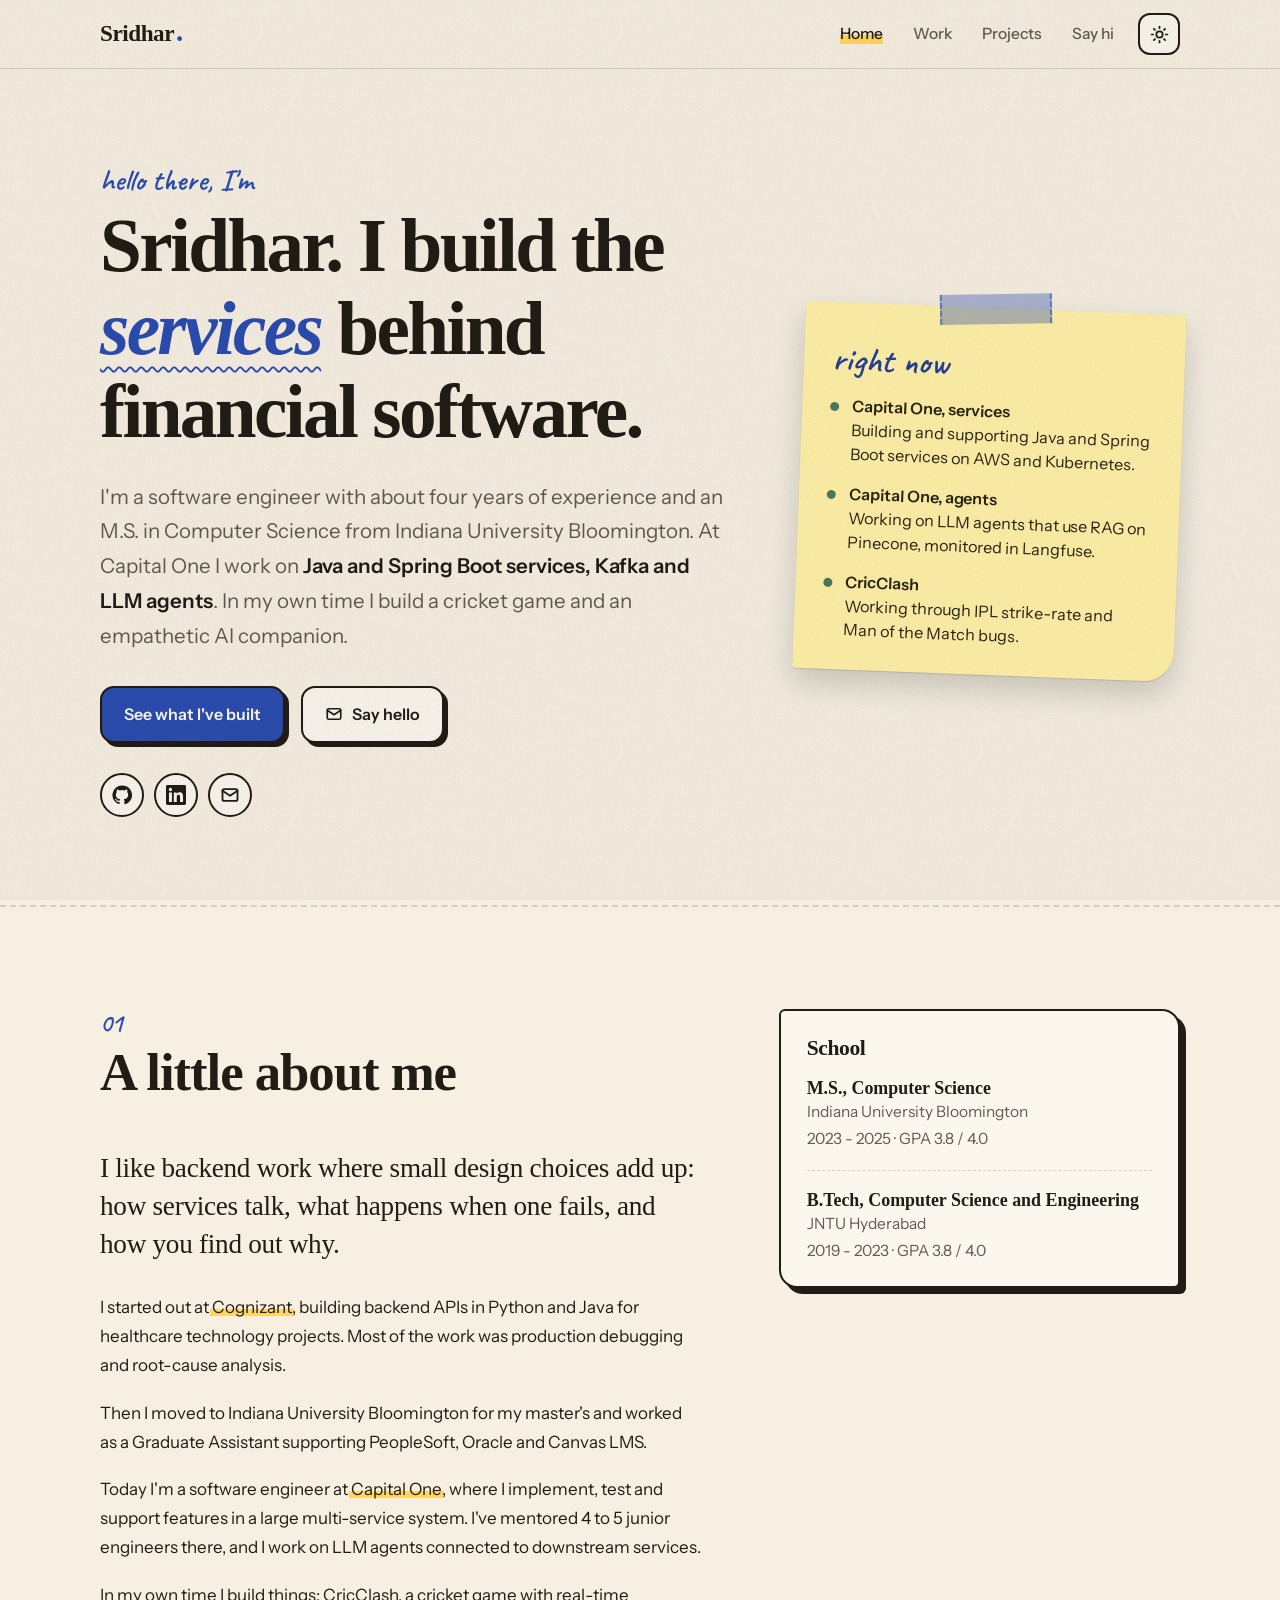
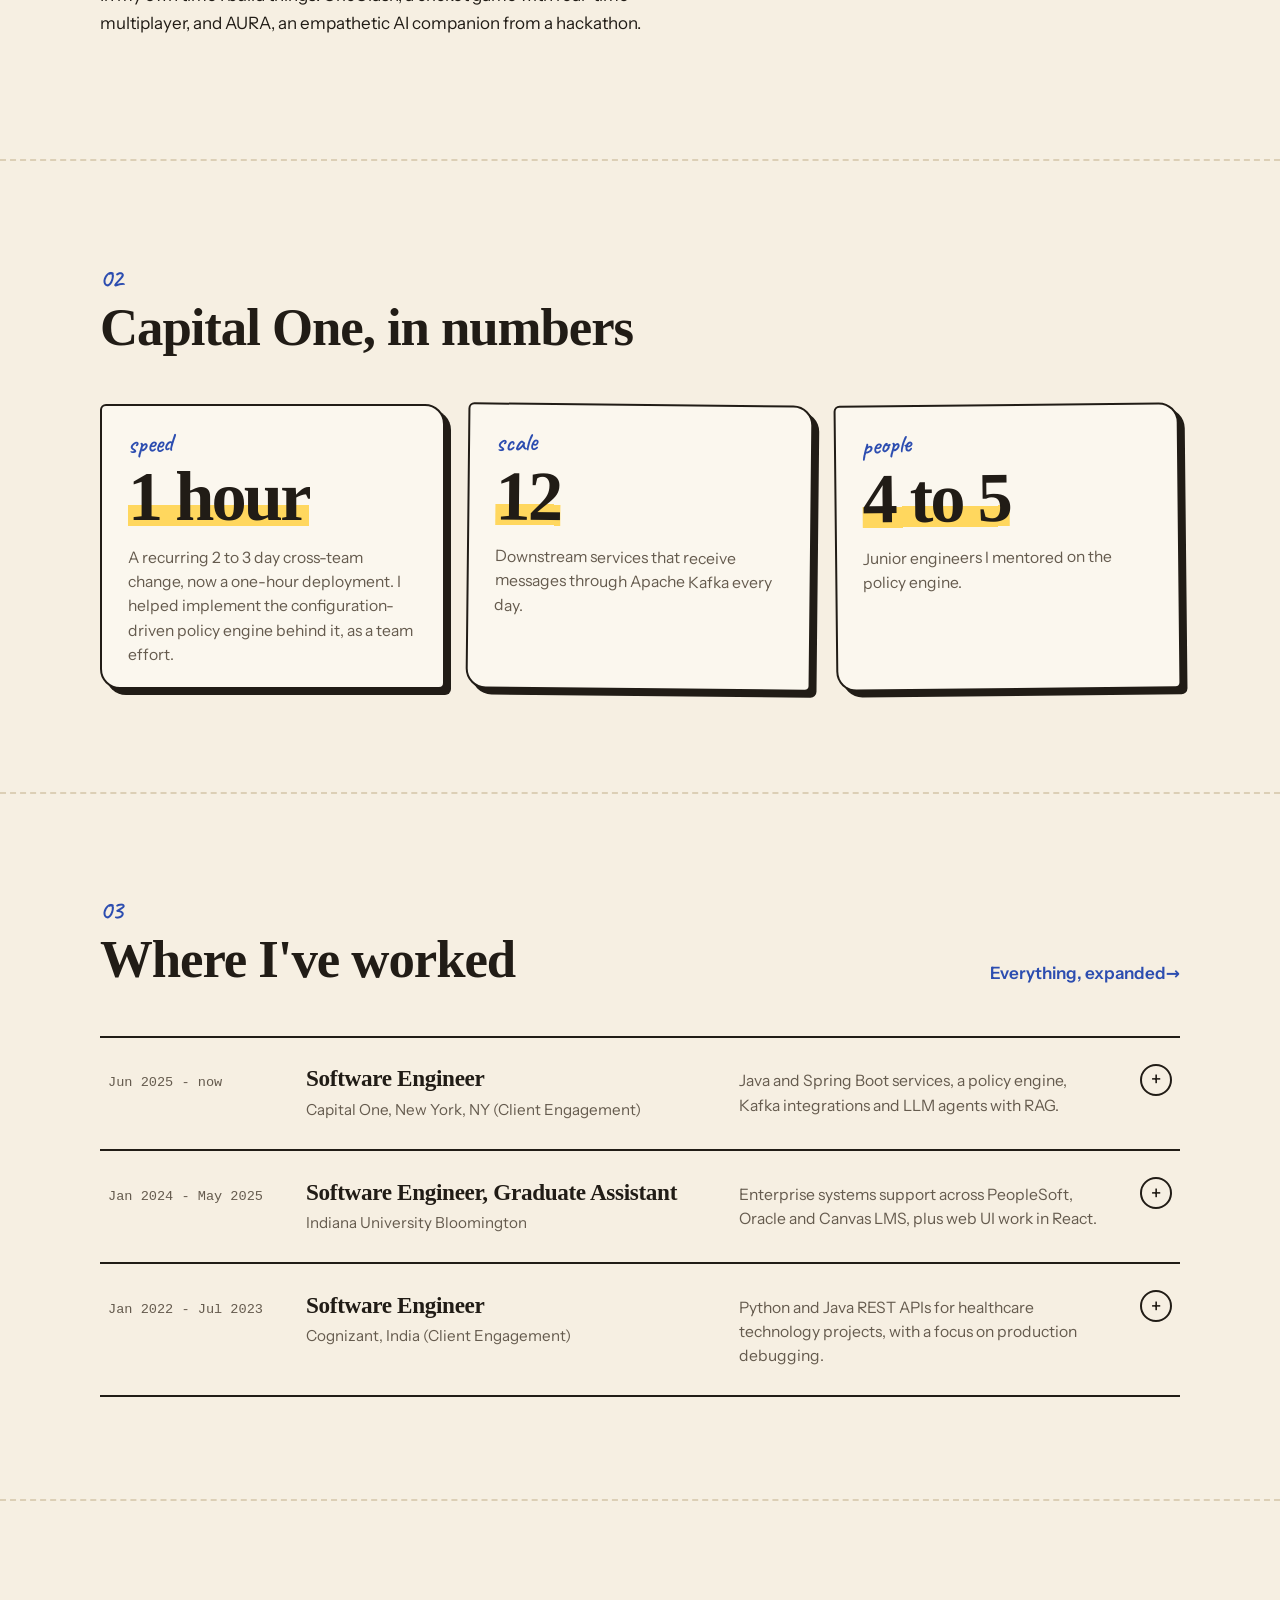
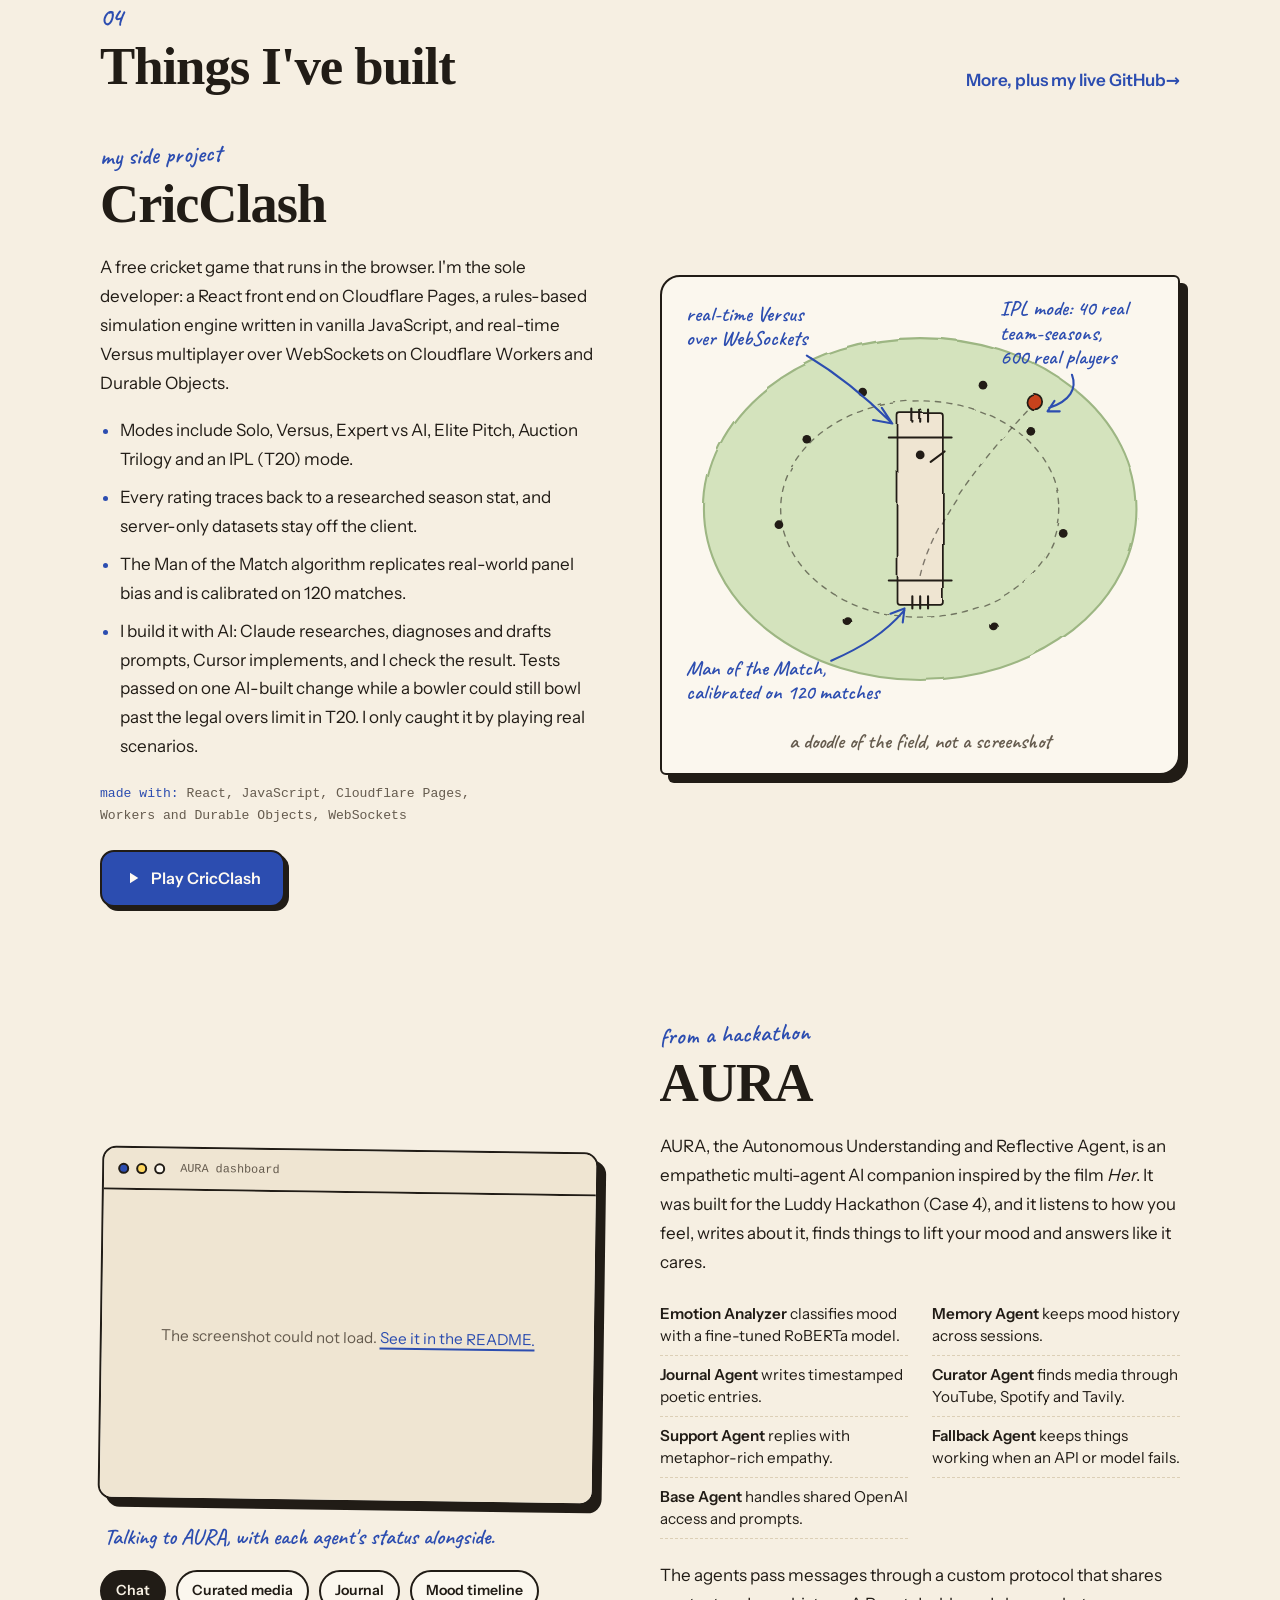
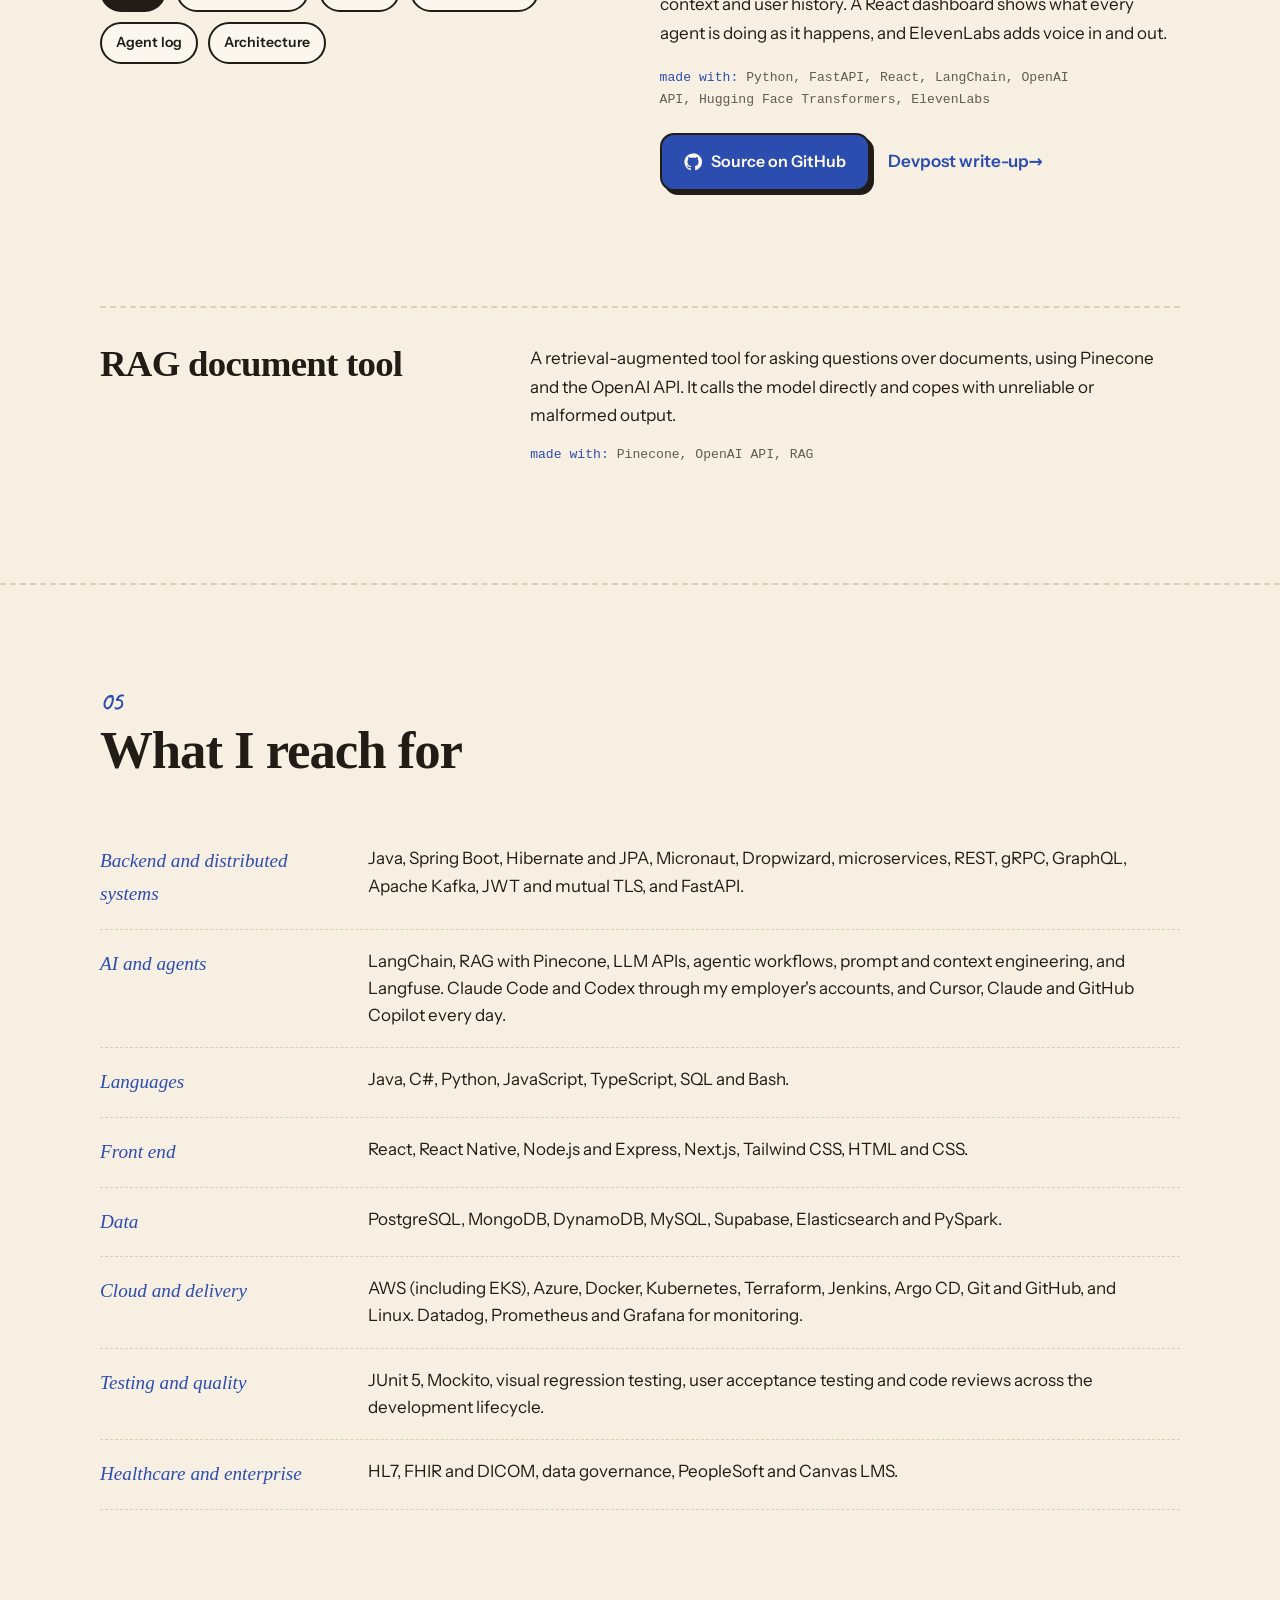
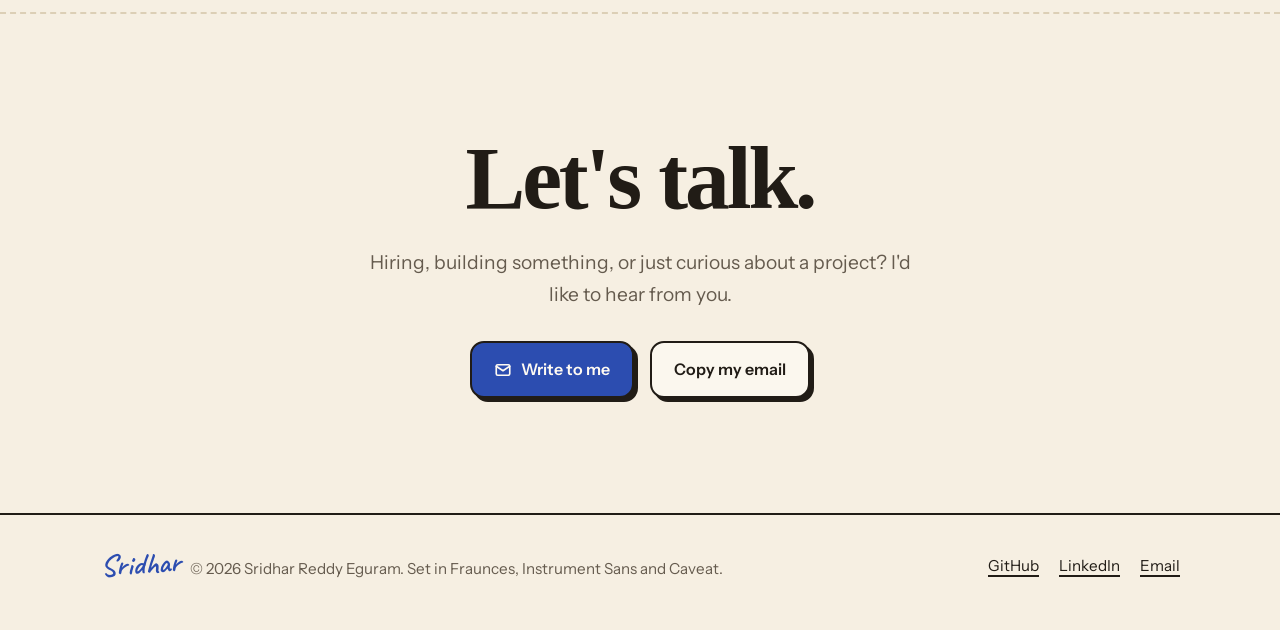
==== site/index.html @ 0c38d6cf "Add Capital One based portfolio site Static multi-page portfolio (home, work, projects, contact) wit" ====
<!doctype html>
<html lang="en" class="no-js">
<head>
<meta charset="utf-8">
<meta name="viewport" content="width=device-width, initial-scale=1">
<title>Sridhar Reddy Eguram | Software Engineer</title>
<meta name="description" content="Portfolio of Sridhar Reddy Eguram, a software engineer building Java and Spring Boot services, Kafka integrations and LLM agents at Capital One.">
<meta name="theme-color" content="#16120e" media="(prefers-color-scheme: dark)">
<meta name="theme-color" content="#f6efe2" media="(prefers-color-scheme: light)">
<meta property="og:type" content="website">
<meta property="og:title" content="Sridhar Reddy Eguram | Software Engineer">
<meta property="og:description" content="Portfolio of Sridhar Reddy Eguram, a software engineer building Java and Spring Boot services, Kafka integrations and LLM agents at Capital One.">
<meta property="og:url" content="__BASE_URL__/">
<meta property="og:image" content="__BASE_URL__/assets/img/og.png">
<meta name="twitter:card" content="summary_large_image">
<link rel="canonical" href="__BASE_URL__/">
<link rel="icon" href="./assets/img/favicon.svg" type="image/svg+xml">
<link rel="preload" href="./assets/fonts/fraunces-latin-wght-normal.woff2" as="font" type="font/woff2" crossorigin>
<script>
try { var t = localStorage.getItem("theme"); if (t === "light" || t === "dark") document.documentElement.setAttribute("data-theme", t); } catch (e) {}
</script>
<link rel="stylesheet" href="./assets/css/style.css">
</head>
<script type="application/ld+json">
{
  "@context": "https://schema.org",
  "@type": "Person",
  "name": "Sridhar Reddy Eguram",
  "jobTitle": "Software Engineer",
  "url": "__BASE_URL__/",
  "sameAs": ["https://github.com/fanisridhar", "https://www.linkedin.com/in/sridhar-reddy-e-b6ab89387"],
  "alumniOf": [
    { "@type": "CollegeOrUniversity", "name": "Indiana University Bloomington" },
    { "@type": "CollegeOrUniversity", "name": "Jawaharlal Nehru Technological University Hyderabad" }
  ]
}
</script>
<body>
<a class="skip-link" href="#main">Skip to content</a>
<header class="site-header">
  <div class="container nav">
    <a class="brand" href="./index.html" aria-label="Sridhar Reddy Eguram, home">Sridhar<i>.</i></a>
    <div class="nav-tools">
      <nav aria-label="Primary">
        <ul class="nav-links" id="nav-links">
          <li><a href="./index.html" aria-current="page">Home</a></li>
          <li><a href="./experience.html">Work</a></li>
          <li><a href="./projects.html">Projects</a></li>
          <li><a href="./contact.html">Say hi</a></li>
        </ul>
      </nav>
      <button class="icon-btn theme-btn" type="button" data-theme-toggle aria-label="Switch between light and dark"><svg class="sun" viewBox="0 0 24 24" fill="none" stroke="currentColor" stroke-width="2.2" stroke-linecap="round" aria-hidden="true"><circle cx="12" cy="12" r="4"/><path d="M12 2v2M12 20v2M4.9 4.9l1.4 1.4M17.7 17.7l1.4 1.4M2 12h2M20 12h2M4.9 19.1l1.4-1.4M17.7 6.3l1.4-1.4"/></svg><svg class="moon" viewBox="0 0 24 24" fill="none" stroke="currentColor" stroke-width="2.2" stroke-linecap="round" stroke-linejoin="round" aria-hidden="true"><path d="M21 12.8A9 9 0 1 1 11.2 3a7 7 0 0 0 9.8 9.8z"/></svg></button>
      <button class="icon-btn menu-btn" type="button" data-menu-toggle aria-expanded="false" aria-controls="nav-links" aria-label="Menu"><svg viewBox="0 0 24 24" fill="none" stroke="currentColor" stroke-width="2.2" stroke-linecap="round" aria-hidden="true"><path d="M4 7h16M4 12h16M4 17h16"/></svg></button>
    </div>
  </div>
</header>
<main id="main">
  <section class="hero">
    <div class="container hero-grid">
      <div>
        <span class="hand hello">hello there, I'm</span>
        <h1>Sridhar. I build the <span class="squig">services</span> behind financial software.</h1>
        <p class="lede">I'm a software engineer with about four years of experience and an M.S. in Computer Science from Indiana University Bloomington. At Capital One I work on <strong>Java and Spring Boot services, Kafka and LLM agents</strong>. In my own time I build a cricket game and an empathetic AI companion.</p>
        <div class="cta-row">
          <a class="btn btn-primary" href="projects.html">See what I've built</a>
          <a class="btn" href="contact.html"><svg viewBox="0 0 24 24" fill="none" stroke="currentColor" stroke-width="2.2" stroke-linecap="round" stroke-linejoin="round" aria-hidden="true"><rect x="3" y="5" width="18" height="14" rx="2"/><path d="m3 7 9 6 9-6"/></svg> Say hello</a>
        </div>
        <ul class="social">
          <li><a href="https://github.com/fanisridhar" rel="noopener noreferrer" aria-label="GitHub"><svg viewBox="0 0 24 24" fill="currentColor" aria-hidden="true"><path d="M12 .5a11.5 11.5 0 0 0-3.64 22.41c.58.1.79-.25.79-.56v-2c-3.2.7-3.88-1.37-3.88-1.37-.52-1.33-1.28-1.69-1.28-1.69-1.04-.71.08-.7.08-.7 1.15.08 1.76 1.18 1.76 1.18 1.03 1.76 2.69 1.25 3.35.96.1-.74.4-1.25.73-1.54-2.55-.29-5.24-1.28-5.24-5.69 0-1.26.45-2.28 1.18-3.09-.12-.29-.51-1.46.11-3.05 0 0 .97-.31 3.17 1.18a11 11 0 0 1 5.78 0c2.2-1.49 3.17-1.18 3.17-1.18.62 1.59.23 2.76.11 3.05.74.81 1.18 1.83 1.18 3.09 0 4.42-2.69 5.39-5.25 5.68.41.36.78 1.06.78 2.14v3.17c0 .31.21.67.8.56A11.5 11.5 0 0 0 12 .5z"/></svg></a></li>
          <li><a href="https://www.linkedin.com/in/sridhar-reddy-e-b6ab89387" rel="noopener noreferrer" aria-label="LinkedIn"><svg viewBox="0 0 24 24" fill="currentColor" aria-hidden="true"><path d="M20.45 20.45h-3.56v-5.57c0-1.33-.03-3.04-1.85-3.04-1.86 0-2.14 1.45-2.14 2.94v5.67H9.34V9h3.41v1.56h.05c.48-.9 1.64-1.85 3.37-1.85 3.6 0 4.27 2.37 4.27 5.46v6.28zM5.34 7.43a2.06 2.06 0 1 1 0-4.12 2.06 2.06 0 0 1 0 4.12zM7.12 20.45H3.56V9h3.56v11.45zM22.22 0H1.77C.79 0 0 .77 0 1.73v20.54C0 23.23.79 24 1.77 24h20.45c.98 0 1.78-.77 1.78-1.73V1.73C24 .77 23.2 0 22.22 0z"/></svg></a></li>
          <li><a href="#" data-email aria-label="Email"><svg viewBox="0 0 24 24" fill="none" stroke="currentColor" stroke-width="2.2" stroke-linecap="round" stroke-linejoin="round" aria-hidden="true"><rect x="3" y="5" width="18" height="14" rx="2"/><path d="m3 7 9 6 9-6"/></svg></a></li>
        </ul>
      </div>
      <aside class="sticky" aria-labelledby="now-h">
        <h2 id="now-h">right now</h2>
        <ul>
          <li><b>Capital One, services</b>Building and supporting Java and Spring Boot services on AWS and Kubernetes.</li>
          <li><b>Capital One, agents</b>Working on LLM agents that use RAG on Pinecone, monitored in Langfuse.</li>
          <li><b>CricClash</b>Working through IPL strike-rate and Man of the Match bugs.</li>
        </ul>
      </aside>
    </div>
  </section>

  <section class="section" id="about">
    <div class="container about-grid">
      <div class="reveal">
        <div class="section-head"><h2><span class="num">01</span>A little about me</h2></div>
        <p class="big">I like backend work where small design choices add up: how services talk, what happens when one fails, and how you find out why.</p>
        <p>I started out at <span class="hl">Cognizant</span>, building backend APIs in Python and Java for healthcare technology projects. Most of the work was production debugging and root-cause analysis.</p>
        <p>Then I moved to Indiana University Bloomington for my master's and worked as a Graduate Assistant supporting PeopleSoft, Oracle and Canvas LMS.</p>
        <p>Today I'm a software engineer at <span class="hl">Capital One</span>, where I implement, test and support features in a large multi-service system. I've mentored 4 to 5 junior engineers there, and I work on LLM agents connected to downstream services.</p>
        <p>In my own time I build things: CricClash, a cricket game with real-time multiplayer, and AURA, an empathetic AI companion from a hackathon.</p>
      </div>
      <aside class="paper-card reveal" aria-labelledby="edu-h">
        <h3 id="edu-h">School</h3>
        <div class="edu"><b>M.S., Computer Science</b><span>Indiana University Bloomington</span><span>2023 - 2025 &middot; GPA 3.8 / 4.0</span></div>
        <div class="edu"><b>B.Tech, Computer Science and Engineering</b><span>JNTU Hyderabad</span><span>2019 - 2023 &middot; GPA 3.8 / 4.0</span></div>
      </aside>
    </div>
  </section>

  <section class="section" id="highlights">
    <div class="container">
      <div class="section-head reveal"><h2><span class="num">02</span>Capital One, in numbers</h2></div>
      <ul class="stats">
        <li class="stat reveal">
          <span class="hand stat-tag">speed</span>
          <span class="stat-num">1 hour</span>
          <p>A recurring 2 to 3 day cross-team change, now a one-hour deployment. I helped implement the configuration-driven policy engine behind it, as a team effort.</p>
        </li>
        <li class="stat reveal">
          <span class="hand stat-tag">scale</span>
          <span class="stat-num">12</span>
          <p>Downstream services that receive messages through Apache Kafka every day.</p>
        </li>
        <li class="stat reveal">
          <span class="hand stat-tag">people</span>
          <span class="stat-num">4 to 5</span>
          <p>Junior engineers I mentored on the policy engine.</p>
        </li>
      </ul>
    </div>
  </section>

  <section class="section" id="work">
    <div class="container">
      <div class="section-head reveal">
        <h2><span class="num">03</span>Where I've worked</h2>
        <a class="link-arrow" href="experience.html">Everything, expanded</a>
      </div>
      <div class="jobs">
      <details class="job reveal">
        <summary>
          <span class="job-dates">Jun 2025 - now</span>
          <span class="job-main"><span class="job-title">Software Engineer</span><span class="job-org">Capital One, New York, NY (Client Engagement)</span></span>
          <span class="job-sum">Java and Spring Boot services, a policy engine, Kafka integrations and LLM agents with RAG.</span>
          <span class="job-toggle" aria-hidden="true">+</span>
        </summary>
        <div class="job-body">
          <ul>
            <li>Build and support Java and Spring Boot services in a large multi-service distributed system on AWS, Docker and Kubernetes, working closely with a senior engineer who owned the overall design direction while I implemented, tested and supported my assigned features through deployment and live-site support.</li>
            <li>Helped implement a configuration-driven policy engine that centralized authorization logic scattered across services and turned a recurring 2 to 3 day cross-team change into a one-hour deployment, using Postgres, gRPC, MongoDB, GraphQL and Terraform. Mentored 4 to 5 junior engineers on it.</li>
            <li>Work on LLM agents for the authorization and security project team: orchestration started with LangChain and evolved into a custom ReAct-pattern loop for multi-step tool calling, with RAG on Pinecone over client-related document repositories, prompt and context engineering, and Langfuse alongside Datadog for LLM monitoring. The workflows connect to downstream transaction services such as bank-to-bank transfers and direct deposits.</li>
            <li>Use Apache Kafka for daily message queuing across 12 downstream services. In one design discussion I pushed for event-driven near-real-time account sync over a proposed hourly batch job, backed it with load testing, and the approach was reused.</li>
            <li>Build React and Node.js front ends and work with JWT-based authentication and authorization on identity and transaction services, over REST, gRPC and GraphQL, with JUnit 5 tests, Jenkins CI/CD, and Prometheus, Grafana and Datadog monitoring.</li>
            <li>Tracked down a Chrome and Edge hang caused by a reactive form pulling tens of thousands of unexpected fields by comparing dev and prod responses, and shipped the fix behind a feature flag within hours. Use Claude Code and Codex through the organization's own monitored accounts, plus Cursor, Claude and GitHub Copilot daily.</li>
          </ul>
          <p class="stack">Java, Spring Boot, C#, React, Node.js, Kafka, gRPC, GraphQL, PostgreSQL, MongoDB, DynamoDB, AWS, Docker, Kubernetes, Terraform, LangChain, Pinecone</p>
        </div>
      </details>
      <details class="job reveal">
        <summary>
          <span class="job-dates">Jan 2024 - May 2025</span>
          <span class="job-main"><span class="job-title">Software Engineer, Graduate Assistant</span><span class="job-org">Indiana University Bloomington</span></span>
          <span class="job-sum">Enterprise systems support across PeopleSoft, Oracle and Canvas LMS, plus web UI work in React.</span>
          <span class="job-toggle" aria-hidden="true">+</span>
        </summary>
        <div class="job-body">
          <ul>
            <li>Supported PeopleSoft, Oracle and Canvas LMS enterprise systems along with Linux systems and finance-process support, and resolved help desk tickets at tier 1, working independently with guidance from the university IT team.</li>
            <li>Optimized Oracle queries for LMS and ERP workflows.</li>
            <li>Ran user acceptance testing with professors and department heads and provided Canvas LMS change documentation to departments.</li>
            <li>Built web interfaces in HTML, CSS, JavaScript and React, using Figma and v0.app for UI work and prototypes.</li>
          </ul>
          <p class="stack">PeopleSoft, Oracle, Canvas LMS, React, JavaScript, Figma</p>
        </div>
      </details>
      <details class="job reveal">
        <summary>
          <span class="job-dates">Jan 2022 - Jul 2023</span>
          <span class="job-main"><span class="job-title">Software Engineer</span><span class="job-org">Cognizant, India (Client Engagement)</span></span>
          <span class="job-sum">Python and Java REST APIs for healthcare technology projects, with a focus on production debugging.</span>
          <span class="job-toggle" aria-hidden="true">+</span>
        </summary>
        <div class="job-body">
          <ul>
            <li>Built backend REST APIs in Python and Java for healthcare technology projects, working with relational and NoSQL data stores. Strong focus on production debugging and root-cause analysis.</li>
            <li>Built Python FastAPI services for medical records and patient files, backed by MySQL and MongoDB.</li>
            <li>Built a mobile app for a healthcare client with React Native, Node.js, Express and TypeScript.</li>
            <li>Worked with HL7, FHIR and DICOM interoperability and imaging standards, PySpark data processing, Azure Functions, GCP services and data governance practices.</li>
            <li>Wrote JUnit tests once the product was ready for the hospital client to test, collaborating with an India-based delivery team and U.S. client stakeholders using Azure DevOps, Jenkins, Git, Jira and Postman.</li>
          </ul>
          <p class="stack">Python, FastAPI, Java, MySQL, MongoDB, React Native, Node.js, HL7, FHIR, DICOM, PySpark, Azure</p>
        </div>
      </details>
      </div>
    </div>
  </section>

  <section class="section" id="projects">
    <div class="container">
      <div class="section-head reveal">
        <h2><span class="num">04</span>Things I've built</h2>
        <a class="link-arrow" href="projects.html">More, plus my live GitHub</a>
      </div>
    <div class="showcase">
      <div class="show-text reveal">
        <span class="hand show-tag">my side project</span>
        <h3>CricClash</h3>
        <p>A free cricket game that runs in the browser. I'm the sole developer: a React front end on Cloudflare Pages, a rules-based simulation engine written in vanilla JavaScript, and real-time Versus multiplayer over WebSockets on Cloudflare Workers and Durable Objects.</p>
        <ul>
          <li>Modes include Solo, Versus, Expert vs AI, Elite Pitch, Auction Trilogy and an IPL (T20) mode.</li>
          <li>Every rating traces back to a researched season stat, and server-only datasets stay off the client.</li>
          <li>The Man of the Match algorithm replicates real-world panel bias and is calibrated on 120 matches.</li>
          <li>I build it with AI: Claude researches, diagnoses and drafts prompts, Cursor implements, and I check the result. Tests passed on one AI-built change while a bowler could still bowl past the legal overs limit in T20. I only caught it by playing real scenarios.</li>
        </ul>
        <p class="made-with">React, JavaScript, Cloudflare Pages, Workers and Durable Objects, WebSockets</p>
        <div class="show-links"><a class="btn btn-primary" href="https://playcricclash.com" target="_blank" rel="noopener noreferrer"><svg viewBox="0 0 24 24" fill="currentColor" aria-hidden="true"><path d="M8 5v14l11-7z"/></svg> Play CricClash</a></div>
      </div>
      <figure class="doodle reveal">
        <svg viewBox="0 0 560 490" role="img" aria-labelledby="doodle-t">
          <title id="doodle-t">A hand-drawn cricket field with notes about CricClash</title>
          <defs>
            <filter id="wobble" x="-5%" y="-5%" width="110%" height="110%">
              <feTurbulence type="fractalNoise" baseFrequency="0.018" numOctaves="2" seed="4" result="n"/>
              <feDisplacementMap in="SourceGraphic" in2="n" scale="4"/>
            </filter>
          </defs>
          <g filter="url(#wobble)">
            <ellipse class="d-grass" cx="280" cy="250" rx="248" ry="196"/>
            <ellipse class="d-thin" cx="280" cy="250" rx="160" ry="124"/>
            <rect class="d-pitch" x="254" y="140" width="52" height="220" rx="3"/>
            <path class="d-ink" d="M244 168h72M244 332h72"/>
            <path class="d-ink" d="M271 136v14M280 136v14M289 136v14M271 350v14M280 350v14M289 350v14"/>
            <circle class="d-dot" cx="150" cy="170" r="5"/><circle class="d-dot" cx="408" cy="162" r="5"/>
            <circle class="d-dot" cx="118" cy="268" r="5"/><circle class="d-dot" cx="444" cy="278" r="5"/>
            <circle class="d-dot" cx="196" cy="378" r="5"/><circle class="d-dot" cx="364" cy="384" r="5"/>
            <circle class="d-dot" cx="214" cy="116" r="5"/><circle class="d-dot" cx="352" cy="108" r="5"/>
            <circle class="d-dot" cx="280" cy="188" r="5"/>
            <path class="d-ink" d="M292 196l16-12"/>
            <path class="d-thin" d="M280 326C292 276 330 214 410 130"/>
            <circle class="d-ball" cx="412" cy="128" r="9"/>
          </g>
          <text class="d-note" x="12" y="34">real-time Versus</text>
          <text class="d-note" x="12" y="62">over WebSockets</text>
          <path class="d-arrow" d="M150 74C190 98 218 122 246 150M236 134l12 18-22-4"/>
          <text class="d-note" x="372" y="28">IPL mode: 40 real</text>
          <text class="d-note" x="372" y="56">team-seasons,</text>
          <text class="d-note" x="372" y="84">600 real players</text>
          <path class="d-arrow" d="M454 96C460 112 452 126 428 134M440 138l-14 0 8-12"/>
          <text class="d-note" x="12" y="440">Man of the Match,</text>
          <text class="d-note" x="12" y="468">calibrated on 120 matches</text>
          <path class="d-arrow" d="M178 424C214 408 240 392 262 366M246 370l16-6-2 16"/>
        </svg>
        <figcaption>a doodle of the field, not a screenshot</figcaption>
      </figure>
    </div>

    <div class="showcase flip">
      <div class="show-text reveal">
        <span class="hand show-tag">from a hackathon</span>
        <h3>AURA</h3>
        <p>AURA, the Autonomous Understanding and Reflective Agent, is an empathetic multi-agent AI companion inspired by the film <em>Her</em>. It was built for the Luddy Hackathon (Case 4), and it listens to how you feel, writes about it, finds things to lift your mood and answers like it cares.</p>
        <ul class="agents">
          <li><b>Emotion Analyzer</b> classifies mood with a fine-tuned RoBERTa model.</li>
          <li><b>Memory Agent</b> keeps mood history across sessions.</li>
          <li><b>Journal Agent</b> writes timestamped poetic entries.</li>
          <li><b>Curator Agent</b> finds media through YouTube, Spotify and Tavily.</li>
          <li><b>Support Agent</b> replies with metaphor-rich empathy.</li>
          <li><b>Fallback Agent</b> keeps things working when an API or model fails.</li>
          <li><b>Base Agent</b> handles shared OpenAI access and prompts.</li>
        </ul>
        <p>The agents pass messages through a custom protocol that shares context and user history. A React dashboard shows what every agent is doing as it happens, and ElevenLabs adds voice in and out.</p>
        <p class="made-with">Python, FastAPI, React, LangChain, OpenAI API, Hugging Face Transformers, ElevenLabs</p>
        <div class="show-links">
          <a class="btn btn-primary" href="https://github.com/fanisridhar/AURA" target="_blank" rel="noopener noreferrer"><svg viewBox="0 0 24 24" fill="currentColor" aria-hidden="true"><path d="M12 .5a11.5 11.5 0 0 0-3.64 22.41c.58.1.79-.25.79-.56v-2c-3.2.7-3.88-1.37-3.88-1.37-.52-1.33-1.28-1.69-1.28-1.69-1.04-.71.08-.7.08-.7 1.15.08 1.76 1.18 1.76 1.18 1.03 1.76 2.69 1.25 3.35.96.1-.74.4-1.25.73-1.54-2.55-.29-5.24-1.28-5.24-5.69 0-1.26.45-2.28 1.18-3.09-.12-.29-.51-1.46.11-3.05 0 0 .97-.31 3.17 1.18a11 11 0 0 1 5.78 0c2.2-1.49 3.17-1.18 3.17-1.18.62 1.59.23 2.76.11 3.05.74.81 1.18 1.83 1.18 3.09 0 4.42-2.69 5.39-5.25 5.68.41.36.78 1.06.78 2.14v3.17c0 .31.21.67.8.56A11.5 11.5 0 0 0 12 .5z"/></svg> Source on GitHub</a>
          <a class="link-arrow" href="https://devpost.com/software/aura-the-empathetic-ai" target="_blank" rel="noopener noreferrer">Devpost write-up</a>
        </div>
      </div>
      <div class="gallery reveal" data-gallery data-items='[{"id":"s1","remote":"https://github.com/user-attachments/assets/98b7a677-0139-4034-8886-0fc8530ac97e","label":"Chat","caption":"Talking to AURA, with each agent&#39;s status alongside."},{"id":"s2","remote":"https://github.com/user-attachments/assets/338c0c5b-8c49-4261-bb77-c5a01c4f8080","label":"Curated media","caption":"Songs, videos and articles picked to match the mood."},{"id":"s3","remote":"https://github.com/user-attachments/assets/3681abdc-ec45-4c02-be6a-78725a4e4c0b","label":"Journal","caption":"Poetic journal entries written from how you feel."},{"id":"s4","remote":"https://github.com/user-attachments/assets/5eb4e929-22f6-4c77-a931-fd3c63511d25","label":"Mood timeline","caption":"Mood over time, so patterns are easy to see."},{"id":"s5","remote":"https://github.com/user-attachments/assets/4e61fda0-e9ad-4abb-9b59-e4a4638f28a7","label":"Agent log","caption":"The raw output of every agent. Nothing hidden."},{"id":"arch","remote":"https://github.com/user-attachments/assets/900b3bd2-b92b-4821-a899-d02996db1104","label":"Architecture","caption":"How the agents pass work to each other."}]'>
        <figure class="browser">
          <div class="browser-bar"><i></i><i></i><i></i><span>AURA dashboard</span></div>
          <div class="shot">
            <img src="https://github.com/user-attachments/assets/98b7a677-0139-4034-8886-0fc8530ac97e" alt="Screenshot of AURA: Talking to AURA, with each agent's status alongside." width="1600" height="1000" loading="lazy" decoding="async" referrerpolicy="no-referrer">
            <p class="missing">The screenshot could not load. <a href="https://github.com/fanisridhar/AURA#screenshots" rel="noopener noreferrer">See it in the README.</a></p>
          </div>
        </figure>
        <p class="shot-caption" aria-live="polite">Talking to AURA, with each agent's status alongside.</p>
        <ul class="thumbs" aria-label="AURA screenshots">
          <li><button type="button" data-index="0" aria-pressed="true">Chat</button></li>
          <li><button type="button" data-index="1" aria-pressed="false">Curated media</button></li>
          <li><button type="button" data-index="2" aria-pressed="false">Journal</button></li>
          <li><button type="button" data-index="3" aria-pressed="false">Mood timeline</button></li>
          <li><button type="button" data-index="4" aria-pressed="false">Agent log</button></li>
          <li><button type="button" data-index="5" aria-pressed="false">Architecture</button></li>
        </ul>
      </div>
    </div>

    <div class="mini reveal">
      <h3>RAG document tool</h3>
      <div>
        <p>A retrieval-augmented tool for asking questions over documents, using Pinecone and the OpenAI API. It calls the model directly and copes with unreliable or malformed output.</p>
        <p class="made-with">Pinecone, OpenAI API, RAG</p>
      </div>
    </div>
    </div>
  </section>

  <section class="section" id="toolbox">
    <div class="container">
      <div class="section-head reveal"><h2><span class="num">05</span>What I reach for</h2></div>
      <dl class="toolbox">
        <div class="reveal"><dt>Backend and distributed systems</dt><dd>Java, Spring Boot, Hibernate and JPA, Micronaut, Dropwizard, microservices, REST, gRPC, GraphQL, Apache Kafka, JWT and mutual TLS, and FastAPI.</dd></div>
        <div class="reveal"><dt>AI and agents</dt><dd>LangChain, RAG with Pinecone, LLM APIs, agentic workflows, prompt and context engineering, and Langfuse. Claude Code and Codex through my employer's accounts, and Cursor, Claude and GitHub Copilot every day.</dd></div>
        <div class="reveal"><dt>Languages</dt><dd>Java, C#, Python, JavaScript, TypeScript, SQL and Bash.</dd></div>
        <div class="reveal"><dt>Front end</dt><dd>React, React Native, Node.js and Express, Next.js, Tailwind CSS, HTML and CSS.</dd></div>
        <div class="reveal"><dt>Data</dt><dd>PostgreSQL, MongoDB, DynamoDB, MySQL, Supabase, Elasticsearch and PySpark.</dd></div>
        <div class="reveal"><dt>Cloud and delivery</dt><dd>AWS (including EKS), Azure, Docker, Kubernetes, Terraform, Jenkins, Argo CD, Git and GitHub, and Linux. Datadog, Prometheus and Grafana for monitoring.</dd></div>
        <div class="reveal"><dt>Testing and quality</dt><dd>JUnit 5, Mockito, visual regression testing, user acceptance testing and code reviews across the development lifecycle.</dd></div>
        <div class="reveal"><dt>Healthcare and enterprise</dt><dd>HL7, FHIR and DICOM, data governance, PeopleSoft and Canvas LMS.</dd></div>
      </dl>
    </div>
  </section>

  <section class="hello-band">
    <div class="container reveal">
      <h2>Let's talk.</h2>
      <p>Hiring, building something, or just curious about a project? I'd like to hear from you.</p>
      <div class="copy-row">
        <a class="btn btn-primary" href="contact.html"><svg viewBox="0 0 24 24" fill="none" stroke="currentColor" stroke-width="2.2" stroke-linecap="round" stroke-linejoin="round" aria-hidden="true"><rect x="3" y="5" width="18" height="14" rx="2"/><path d="m3 7 9 6 9-6"/></svg> Write to me</a>
        <button class="btn" type="button" data-copy-email>Copy my email</button>
      </div>
    </div>
  </section>
</main>
<footer class="site-footer">
  <div class="container footer-inner">
    <span><span class="hand sign">Sridhar</span> &nbsp; &copy; <span data-year>2026</span> Sridhar Reddy Eguram. Set in Fraunces, Instrument Sans and Caveat.</span>
    <ul class="footer-links">
      <li><a href="https://github.com/fanisridhar" rel="noopener noreferrer">GitHub</a></li>
      <li><a href="https://www.linkedin.com/in/sridhar-reddy-e-b6ab89387" rel="noopener noreferrer">LinkedIn</a></li>
      <li><a href="#" data-email>Email</a></li>
    </ul>
  </div>
</footer>
<script src="./assets/js/config.js"></script>
<script src="./assets/js/main.js"></script>
<script src="assets/js/gallery.js"></script>
</body>
</html>
---- site/assets/css/style.css ----
/* Sridhar's portfolio. Warm paper palette, serif voice, a little handwriting. */

@font-face {
  font-family: "Fraunces";
  src: url("../fonts/fraunces-latin-wght-normal.woff2") format("woff2");
  font-weight: 100 900;
  font-style: normal;
  font-display: swap;
}

@font-face {
  font-family: "Fraunces";
  src: url("../fonts/fraunces-latin-wght-italic.woff2") format("woff2");
  font-weight: 100 900;
  font-style: italic;
  font-display: swap;
}

@font-face {
  font-family: "Instrument Sans";
  src: url("../fonts/instrument-sans-latin-wght-normal.woff2") format("woff2");
  font-weight: 400 700;
  font-style: normal;
  font-display: swap;
}

@font-face {
  font-family: "Caveat";
  src: url("../fonts/caveat-latin-600-normal.woff2") format("woff2");
  font-weight: 600;
  font-style: normal;
  font-display: swap;
}

:root {
  --paper: #f6efe2;
  --paper-2: #efe5d2;
  --card: #fbf7ee;
  --ink: #211c16;
  --muted: #655b4e;
  --line: #dccfb6;
  --accent: #2c4db0;
  --accent-ink: #fffaf2;
  --ball: #c8431b;
  --marker: #ffd75e;
  --on-marker: #211c16;
  --sticky: #fff0a8;
  --sticky-ink: #2a2410;
  --sticky-accent: #243f99;
  --sage: #4f7a5c;
  --grass: #d4e3bd;
  --grass-line: #9db683;
  --grain: 0.07;

  --serif: "Fraunces", "Iowan Old Style", Palatino, Georgia, serif;
  --sans: "Instrument Sans", system-ui, -apple-system, "Segoe UI", Roboto, sans-serif;
  --hand: "Caveat", "Segoe Print", "Bradley Hand", cursive;
  --mono: ui-monospace, "SF Mono", Menlo, Consolas, monospace;

  --maxw: 1120px;
  --gutter: 20px;
  color-scheme: light;
}

@media (prefers-color-scheme: dark) {
  :root:not([data-theme="light"]) {
    --paper: #16120e;
    --paper-2: #1e1812;
    --card: #1f1912;
    --ink: #f3eadb;
    --muted: #b0a591;
    --line: #382e24;
    --accent: #8fa8ff;
    --accent-ink: #0d1330;
    --ball: #ff8b5c;
    --marker: rgba(255, 196, 64, 0.34);
    --on-marker: #f3eadb;
    --sticky: #4a3d17;
    --sticky-ink: #f6ecc6;
    --sticky-accent: #b9c8ff;
    --sage: #8fc29d;
    --grass: #26331f;
    --grass-line: #4b6540;
    --grain: 0.1;
    color-scheme: dark;
  }
}

:root[data-theme="dark"] {
  --paper: #16120e;
  --paper-2: #1e1812;
  --card: #1f1912;
  --ink: #f3eadb;
  --muted: #b0a591;
  --line: #382e24;
  --accent: #8fa8ff;
  --accent-ink: #0d1330;
  --ball: #ff8b5c;
  --marker: rgba(255, 196, 64, 0.34);
  --on-marker: #f3eadb;
  --sticky: #4a3d17;
  --sticky-ink: #f6ecc6;
  --sticky-accent: #b9c8ff;
  --sage: #8fc29d;
  --grass: #26331f;
  --grass-line: #4b6540;
  --grain: 0.1;
  color-scheme: dark;
}

*,
*::before,
*::after {
  box-sizing: border-box;
}

html {
  scroll-behavior: smooth;
  scroll-padding-top: 88px;
  -webkit-text-size-adjust: 100%;
}

body {
  margin: 0;
  background: var(--paper);
  color: var(--ink);
  font-family: var(--sans);
  font-size: 1.0625rem;
  line-height: 1.7;
  -webkit-font-smoothing: antialiased;
  overflow-x: hidden;
}

/* paper grain */
body::before {
  content: "";
  position: fixed;
  inset: 0;
  z-index: 200;
  pointer-events: none;
  opacity: var(--grain);
  background-image: url("data:image/svg+xml;utf8,<svg xmlns='http://www.w3.org/2000/svg' width='180' height='180'><filter id='n'><feTurbulence type='fractalNoise' baseFrequency='0.85' numOctaves='2' stitchTiles='stitch'/><feColorMatrix values='0 0 0 0 0  0 0 0 0 0  0 0 0 0 0  0 0 0 0.9 0'/></filter><rect width='100%' height='100%' filter='url(%23n)'/></svg>");
}

img,
svg {
  max-width: 100%;
  display: block;
}

a {
  color: var(--accent);
  text-underline-offset: 4px;
  text-decoration-thickness: 1.5px;
}

a:hover {
  text-decoration-thickness: 2.5px;
}

:focus-visible {
  outline: 3px solid var(--accent);
  outline-offset: 3px;
  border-radius: 4px;
}

::selection {
  background: var(--marker);
  color: var(--on-marker);
}

h1,
h2,
h3 {
  font-family: var(--serif);
  font-weight: 600;
  line-height: 1.1;
  letter-spacing: -0.02em;
  margin: 0;
}

p {
  margin: 0 0 1.1em;
}

.container {
  width: 100%;
  max-width: var(--maxw);
  margin: 0 auto;
  padding: 0 var(--gutter);
}

.skip-link {
  position: absolute;
  left: 12px;
  top: -64px;
  background: var(--ink);
  color: var(--paper);
  padding: 8px 14px;
  border-radius: 8px;
  z-index: 300;
  text-decoration: none;
  font-weight: 600;
}

.skip-link:focus {
  top: 12px;
}

/* ---------- small building blocks ---------- */

.hl {
  background: linear-gradient(transparent 60%, var(--marker) 60%, var(--marker) 93%, transparent 93%);
  padding: 0 0.12em;
  margin: 0 -0.12em;
  -webkit-box-decoration-break: clone;
  box-decoration-break: clone;
}

.squig {
  font-style: italic;
  color: var(--accent);
  text-decoration: underline wavy var(--accent);
  text-decoration-thickness: 2px;
  text-underline-offset: 0.16em;
  text-decoration-skip-ink: none;
}

.hand {
  font-family: var(--hand);
  font-weight: 600;
  color: var(--accent);
  line-height: 1;
}

.sr-only {
  position: absolute;
  width: 1px;
  height: 1px;
  overflow: hidden;
  clip: rect(0 0 0 0);
  white-space: nowrap;
}

.btn {
  display: inline-flex;
  align-items: center;
  gap: 9px;
  padding: 13px 22px;
  border-radius: 14px;
  border: 2px solid var(--ink);
  background: var(--card);
  color: var(--ink);
  font: inherit;
  font-weight: 600;
  font-size: 1rem;
  text-decoration: none;
  cursor: pointer;
  box-shadow: 4px 4px 0 var(--ink);
  transition: transform 0.12s ease, box-shadow 0.12s ease;
}

.btn:hover {
  transform: translate(2px, 2px);
  box-shadow: 2px 2px 0 var(--ink);
  text-decoration: none;
}

.btn:active {
  transform: translate(4px, 4px);
  box-shadow: 0 0 0 var(--ink);
}

.btn svg {
  width: 18px;
  height: 18px;
  flex: none;
}

.btn-primary {
  background: var(--accent);
  color: var(--accent-ink);
}

.btn[disabled] {
  opacity: 0.6;
  cursor: progress;
}

.link-arrow {
  font-weight: 600;
  text-decoration: none;
  white-space: nowrap;
}

.link-arrow::after {
  content: " \2192";
  display: inline-block;
  transition: transform 0.15s ease;
}

.link-arrow:hover::after {
  transform: translateX(4px);
}

/* ---------- header ---------- */

.site-header {
  position: sticky;
  top: 0;
  z-index: 100;
  background: color-mix(in srgb, var(--paper) 88%, transparent);
  backdrop-filter: blur(8px);
  -webkit-backdrop-filter: blur(8px);
  border-bottom: 1px solid var(--line);
}

.nav {
  display: flex;
  align-items: center;
  justify-content: space-between;
  gap: 12px;
  min-height: 68px;
}

.brand {
  display: inline-flex;
  align-items: baseline;
  gap: 2px;
  color: var(--ink);
  text-decoration: none;
  font-family: var(--serif);
  font-size: 1.45rem;
  font-weight: 600;
  letter-spacing: -0.02em;
}

.brand i {
  color: var(--accent);
  font-style: normal;
  font-size: 1.8rem;
  line-height: 0;
}

.nav-tools {
  display: flex;
  align-items: center;
  gap: 10px;
}

.nav-links {
  display: flex;
  align-items: center;
  gap: 2px;
  list-style: none;
  margin: 0;
  padding: 0;
}

.nav-links a {
  display: block;
  padding: 8px 14px;
  color: var(--muted);
  text-decoration: none;
  font-weight: 500;
  font-size: 0.97rem;
}

.nav-links a:hover {
  color: var(--ink);
}

.nav-links a[aria-current="page"] {
  color: var(--ink);
  text-decoration: underline var(--marker);
  text-decoration-thickness: 0.55em;
  text-underline-offset: -0.28em;
  text-decoration-skip-ink: none;
}

.icon-btn {
  display: grid;
  place-items: center;
  width: 42px;
  height: 42px;
  border-radius: 12px;
  border: 2px solid var(--ink);
  background: var(--card);
  color: var(--ink);
  cursor: pointer;
}

.icon-btn:hover {
  background: var(--marker);
  color: var(--on-marker);
}

.icon-btn svg {
  width: 19px;
  height: 19px;
}

.menu-btn {
  display: none;
}

.theme-btn .moon {
  display: none;
}

:root[data-theme="dark"] .theme-btn .sun {
  display: none;
}

:root[data-theme="dark"] .theme-btn .moon {
  display: block;
}

@media (prefers-color-scheme: dark) {
  :root:not([data-theme="light"]) .theme-btn .sun {
    display: none;
  }

  :root:not([data-theme="light"]) .theme-btn .moon {
    display: block;
  }
}

@media (max-width: 760px) {
  .menu-btn {
    display: grid;
  }

  .nav-links {
    position: absolute;
    left: 0;
    right: 0;
    top: 100%;
    flex-direction: column;
    align-items: stretch;
    padding: 10px var(--gutter) 16px;
    background: var(--paper);
    border-bottom: 1px solid var(--line);
    display: none;
  }

  .nav-links.open {
    display: flex;
  }

  .nav-links a {
    padding: 13px 4px;
    font-size: 1.1rem;
    border-bottom: 1px dashed var(--line);
  }

  .nav-links a[aria-current="page"] {
    text-decoration: none;
    color: var(--accent);
  }
}

/* ---------- hero ---------- */

.hero {
  padding: clamp(40px, 8vw, 96px) 0 clamp(48px, 7vw, 88px);
}

.hero-grid {
  display: grid;
  grid-template-columns: minmax(0, 1.5fr) minmax(0, 0.9fr);
  gap: clamp(28px, 5vw, 72px);
  align-items: center;
}

.hello {
  font-size: 1.9rem;
  display: inline-block;
  margin-bottom: 10px;
  animation: wiggle 3.6s ease-in-out infinite;
}

.hero h1 {
  font-size: clamp(2.6rem, 6.3vw, 4.7rem);
  font-weight: 560;
  letter-spacing: -0.035em;
  margin-bottom: 26px;
}

.lede {
  font-size: clamp(1.1rem, 2vw, 1.28rem);
  color: var(--muted);
  max-width: 54ch;
  margin-bottom: 32px;
}

.lede strong {
  color: var(--ink);
  font-weight: 600;
}

.cta-row {
  display: flex;
  flex-wrap: wrap;
  gap: 16px;
  align-items: center;
}

.social {
  display: flex;
  gap: 10px;
  margin: 30px 0 0;
  list-style: none;
  padding: 0;
}

.social a {
  display: grid;
  place-items: center;
  width: 44px;
  height: 44px;
  border-radius: 50%;
  border: 2px solid var(--ink);
  color: var(--ink);
  background: var(--card);
}

.social a:hover {
  background: var(--marker);
  color: var(--on-marker);
}

.social svg {
  width: 20px;
  height: 20px;
}

/* sticky note */

.sticky {
  position: relative;
  background: var(--sticky);
  color: var(--sticky-ink);
  padding: 38px 28px 28px;
  transform: rotate(2.2deg);
  box-shadow: 0 1px 1px rgba(0, 0, 0, 0.12), 0 14px 30px rgba(0, 0, 0, 0.16);
  border-radius: 3px 3px 30px 3px;
}

.sticky::before {
  content: "";
  position: absolute;
  top: -14px;
  left: 50%;
  width: 112px;
  height: 30px;
  transform: translateX(-50%) rotate(-3deg);
  background: color-mix(in srgb, var(--accent) 36%, transparent);
  border-left: 2px dashed color-mix(in srgb, var(--accent) 55%, transparent);
  border-right: 2px dashed color-mix(in srgb, var(--accent) 55%, transparent);
}

.sticky h2 {
  font-family: var(--hand);
  font-size: 2.2rem;
  font-weight: 600;
  letter-spacing: 0;
  color: var(--sticky-accent);
  margin-bottom: 14px;
}

.sticky ul {
  list-style: none;
  margin: 0;
  padding: 0;
  display: grid;
  gap: 16px;
}

.sticky li {
  padding-left: 22px;
  position: relative;
  line-height: 1.5;
  font-size: 1rem;
}

.sticky li::before {
  content: "";
  position: absolute;
  left: 0;
  top: 0.55em;
  width: 9px;
  height: 9px;
  border-radius: 50%;
  background: var(--sage);
}

.sticky b {
  display: block;
  font-weight: 600;
}

@media (max-width: 860px) {
  .hero-grid {
    grid-template-columns: 1fr;
  }

  .sticky {
    max-width: 460px;
    transform: rotate(1.4deg);
  }
}

/* ---------- sections ---------- */

.section {
  padding: clamp(52px, 8vw, 104px) 0;
  border-top: 2px dashed var(--line);
}

.section-head {
  display: flex;
  flex-wrap: wrap;
  align-items: flex-end;
  justify-content: space-between;
  gap: 10px 28px;
  margin-bottom: clamp(28px, 4vw, 48px);
}

.section-head h2 {
  font-size: clamp(2rem, 5vw, 3.3rem);
  font-weight: 560;
}

.section-head .num {
  display: block;
  font-family: var(--hand);
  font-size: 1.7rem;
  font-weight: 600;
  color: var(--accent);
  margin-bottom: 4px;
  transform: rotate(-2deg);
  transform-origin: left;
}

.page-title {
  padding: clamp(44px, 8vw, 96px) 0 clamp(8px, 2vw, 24px);
}

.page-title h1 {
  font-size: clamp(2.6rem, 7vw, 4.8rem);
  font-weight: 560;
  letter-spacing: -0.035em;
  margin-bottom: 16px;
}

.page-title p {
  color: var(--muted);
  max-width: 56ch;
  font-size: 1.2rem;
}

.about-grid {
  display: grid;
  grid-template-columns: minmax(0, 1.5fr) minmax(0, 1fr);
  gap: clamp(32px, 6vw, 88px);
  align-items: start;
}

.about-grid p {
  max-width: 60ch;
}

.about-grid .big {
  font-family: var(--serif);
  font-size: clamp(1.35rem, 2.6vw, 1.7rem);
  line-height: 1.4;
  letter-spacing: -0.01em;
}

.paper-card {
  position: relative;
  background: var(--card);
  border: 2px solid var(--ink);
  border-radius: 6px 18px 6px 18px;
  padding: 26px 26px 22px;
  box-shadow: 6px 6px 0 var(--ink);
}

.paper-card h3 {
  font-size: 1.35rem;
  margin-bottom: 16px;
}

.edu + .edu {
  margin-top: 18px;
  padding-top: 18px;
  border-top: 1px dashed var(--line);
}

.edu b {
  display: block;
  font-family: var(--serif);
  font-size: 1.12rem;
  font-weight: 600;
  line-height: 1.25;
}

.edu span {
  display: block;
  color: var(--muted);
  font-size: 0.97rem;
}

@media (max-width: 860px) {
  .about-grid {
    grid-template-columns: 1fr;
  }
}

/* ---------- work rows ---------- */

.jobs {
  border-top: 2px solid var(--ink);
}

.job {
  border-bottom: 2px solid var(--ink);
}

.job summary {
  display: grid;
  grid-template-columns: 170px minmax(0, 1.1fr) minmax(0, 1fr) 36px;
  gap: 8px 28px;
  align-items: baseline;
  padding: 26px 8px;
  cursor: pointer;
  list-style: none;
  transition: background 0.15s ease;
}

.job summary::-webkit-details-marker {
  display: none;
}

.job summary:hover {
  background: var(--paper-2);
}

.job-dates {
  font-family: var(--mono);
  font-size: 0.85rem;
  color: var(--muted);
}

.job-title {
  display: block;
  font-family: var(--serif);
  font-size: 1.45rem;
  font-weight: 600;
  line-height: 1.2;
  letter-spacing: -0.015em;
}

.job-org {
  display: block;
  color: var(--muted);
  font-size: 0.95rem;
  margin-top: 4px;
}

.job-sum {
  color: var(--muted);
  font-size: 0.98rem;
  line-height: 1.55;
}

.job-toggle {
  justify-self: end;
  width: 32px;
  height: 32px;
  border-radius: 50%;
  border: 2px solid var(--ink);
  display: grid;
  place-items: center;
  font-size: 1.2rem;
  line-height: 1;
  font-weight: 500;
  transition: transform 0.2s ease, background 0.2s ease;
}

.job[open] .job-toggle {
  transform: rotate(45deg);
  background: var(--marker);
  color: var(--on-marker);
}

.job-body {
  padding: 4px 8px 32px calc(170px + 28px + 8px);
}

.job-body ul {
  margin: 0 0 16px;
  padding-left: 20px;
  max-width: 68ch;
}

.job-body li {
  margin-bottom: 10px;
}

.job-body li::marker {
  color: var(--accent);
}

.stack {
  font-family: var(--mono);
  font-size: 0.82rem;
  color: var(--muted);
  max-width: 68ch;
  margin: 0;
}

.stack::before {
  content: "worked with: ";
  color: var(--accent);
}

@media (max-width: 860px) {
  .job summary {
    grid-template-columns: minmax(0, 1fr) 36px;
    padding: 22px 4px;
  }

  .job-dates,
  .job-main,
  .job-sum {
    grid-column: 1;
  }

  .job-toggle {
    grid-column: 2;
    grid-row: 1 / span 3;
    align-self: start;
  }

  .job-body {
    padding: 0 4px 28px;
  }
}

/* ---------- projects ---------- */

.showcase {
  display: grid;
  grid-template-columns: minmax(0, 1fr) minmax(0, 1.05fr);
  gap: clamp(28px, 5vw, 72px);
  align-items: center;
  margin-bottom: clamp(64px, 9vw, 120px);
}

.showcase.flip .show-text {
  order: 2;
}

.show-tag {
  font-size: 1.5rem;
  display: inline-block;
  transform: rotate(-2deg);
  margin-bottom: 8px;
}

.show-text h3 {
  font-size: clamp(2.2rem, 5vw, 3.4rem);
  font-weight: 560;
  margin-bottom: 18px;
}

.show-text > p {
  max-width: 54ch;
}

.show-text ul:not(.agents) {
  margin: 0 0 22px;
  padding-left: 20px;
  max-width: 54ch;
}

.show-text li {
  margin-bottom: 9px;
}

.show-text ul:not(.agents) li::marker {
  color: var(--accent);
}

.made-with {
  font-family: var(--mono);
  font-size: 0.82rem;
  color: var(--muted);
  margin: 0 0 22px;
}

.made-with::before {
  content: "made with: ";
  color: var(--accent);
}

.show-links {
  display: flex;
  flex-wrap: wrap;
  gap: 14px 18px;
  align-items: center;
}

@media (max-width: 900px) {
  .showcase {
    grid-template-columns: 1fr;
  }

  .showcase.flip .show-text {
    order: 0;
  }
}

/* the doodle (cricket field) */

.doodle {
  position: relative;
  margin: 0;
  background: var(--card);
  border: 2px solid var(--ink);
  border-radius: 20px 6px 20px 6px;
  box-shadow: 8px 8px 0 var(--ink);
  padding: 14px;
  transform: rotate(-1deg);
}

.doodle svg {
  width: 100%;
  height: auto;
}

.doodle figcaption {
  font-family: var(--hand);
  font-size: 1.3rem;
  color: var(--muted);
  text-align: center;
  padding-top: 6px;
}

.d-ink {
  stroke: var(--ink);
  fill: none;
  stroke-width: 2.4;
  stroke-linecap: round;
  stroke-linejoin: round;
}

.d-thin {
  stroke: var(--ink);
  fill: none;
  stroke-width: 1.6;
  stroke-linecap: round;
  stroke-dasharray: 6 7;
  opacity: 0.55;
}

.d-grass {
  fill: var(--grass);
  stroke: var(--grass-line);
  stroke-width: 2.4;
}

.d-pitch {
  fill: var(--paper-2);
  stroke: var(--ink);
  stroke-width: 2;
}

.d-ball {
  fill: var(--ball);
  stroke: var(--ink);
  stroke-width: 2;
}

.d-dot {
  fill: var(--ink);
}

.d-note {
  font-family: var(--hand);
  font-weight: 600;
  font-size: 24px;
  fill: var(--accent);
}

.d-arrow {
  stroke: var(--accent);
  fill: none;
  stroke-width: 2.4;
  stroke-linecap: round;
  stroke-linejoin: round;
}

/* screenshot gallery */

.gallery {
  display: grid;
  gap: 14px;
}

.browser {
  margin: 0;
  background: var(--card);
  border: 2px solid var(--ink);
  border-radius: 14px;
  box-shadow: 8px 8px 0 var(--ink);
  overflow: hidden;
  transform: rotate(0.8deg);
}

.browser-bar {
  display: flex;
  align-items: center;
  gap: 7px;
  padding: 10px 14px;
  border-bottom: 2px solid var(--ink);
  background: var(--paper-2);
}

.browser-bar i {
  width: 11px;
  height: 11px;
  border-radius: 50%;
  border: 2px solid var(--ink);
  background: var(--card);
}

.browser-bar i:first-child {
  background: var(--accent);
}

.browser-bar i:nth-child(2) {
  background: var(--marker);
}

.browser-bar span {
  margin-left: 8px;
  font-family: var(--mono);
  font-size: 0.74rem;
  color: var(--muted);
}

.shot {
  position: relative;
  aspect-ratio: 16 / 10;
  background: var(--paper-2);
  display: grid;
  place-items: center;
}

.shot img {
  width: 100%;
  height: 100%;
  object-fit: cover;
  object-position: top left;
}

.shot .missing {
  display: none;
  padding: 24px;
  text-align: center;
  color: var(--muted);
  font-size: 0.95rem;
}

.shot.broken img {
  display: none;
}

.shot.broken .missing {
  display: block;
}

.shot-caption {
  font-family: var(--hand);
  font-size: 1.4rem;
  color: var(--accent);
  min-height: 1.6em;
  margin: 0;
  padding: 2px 4px 0;
}

.thumbs {
  display: flex;
  flex-wrap: wrap;
  gap: 10px;
  list-style: none;
  margin: 0;
  padding: 0;
}

.thumbs button {
  font: inherit;
  font-weight: 600;
  font-size: 0.88rem;
  cursor: pointer;
  padding: 7px 14px;
  border-radius: 999px;
  border: 2px solid var(--ink);
  background: var(--card);
  color: var(--ink);
}

.thumbs button:hover {
  background: var(--marker);
  color: var(--on-marker);
}

.thumbs button[aria-pressed="true"] {
  background: var(--ink);
  color: var(--paper);
}

/* AURA agents list */

.agents {
  display: grid;
  grid-template-columns: repeat(auto-fill, minmax(230px, 1fr));
  gap: 0 24px;
  list-style: none;
  padding: 0;
  margin: 0 0 22px;
}

.agents li {
  padding: 8px 0;
  border-bottom: 1px dashed var(--line);
  margin: 0;
  font-size: 0.95rem;
  line-height: 1.45;
}

.agents b {
  font-weight: 600;
}

/* small project (RAG) */

.mini {
  display: grid;
  grid-template-columns: minmax(0, 1fr) minmax(0, 1.6fr);
  gap: 24px;
  align-items: start;
  padding: 36px 0 0;
  border-top: 2px dashed var(--line);
}

.mini h3 {
  font-size: clamp(1.7rem, 3.5vw, 2.3rem);
  font-weight: 560;
}

.mini p {
  margin: 0 0 14px;
  max-width: 60ch;
}

@media (max-width: 760px) {
  .mini {
    grid-template-columns: 1fr;
  }
}

/* ---------- highlights ---------- */

.stats {
  list-style: none;
  margin: 0;
  padding: 0;
  display: grid;
  grid-template-columns: repeat(auto-fit, minmax(260px, 1fr));
  gap: 22px;
}

.stat {
  position: relative;
  background: var(--card);
  border: 2px solid var(--ink);
  border-radius: 6px 20px 6px 20px;
  box-shadow: 6px 6px 0 var(--ink);
  padding: 26px 26px 20px;
}

.stat:nth-child(2) {
  transform: rotate(0.6deg);
}

.stat:nth-child(3) {
  transform: rotate(-0.6deg);
}

.stat-tag {
  display: block;
  font-size: 1.6rem;
  transform: rotate(-3deg);
  transform-origin: left;
  margin-bottom: 4px;
}

.stat-num {
  display: block;
  font-family: var(--serif);
  font-size: clamp(3rem, 6vw, 4.4rem);
  font-weight: 560;
  line-height: 1;
  letter-spacing: -0.04em;
  margin-bottom: 14px;
  background: linear-gradient(transparent 62%, var(--marker) 62%, var(--marker) 92%, transparent 92%);
  display: inline-block;
}

.stat p {
  margin: 0;
  color: var(--muted);
  font-size: 0.98rem;
  line-height: 1.55;
}

.reveal.stat.in:nth-child(2) {
  transform: rotate(0.6deg);
}

.reveal.stat.in:nth-child(3) {
  transform: rotate(-0.6deg);
}

/* ---------- skills ---------- */

.toolbox {
  display: grid;
  margin: 0;
}

.toolbox > div {
  display: grid;
  grid-template-columns: 240px minmax(0, 1fr);
  gap: 8px 28px;
  padding: 18px 0;
  border-bottom: 1px dashed var(--line);
}

.toolbox dt {
  font-family: var(--serif);
  font-style: italic;
  font-size: 1.2rem;
  font-weight: 500;
  color: var(--accent);
}

.toolbox dd {
  margin: 0;
  max-width: 72ch;
  line-height: 1.6;
}

@media (max-width: 700px) {
  .toolbox > div {
    grid-template-columns: 1fr;
  }
}

/* ---------- say hello band ---------- */

.hello-band {
  text-align: center;
  padding: clamp(60px, 9vw, 120px) 0;
  border-top: 2px dashed var(--line);
}

.hello-band h2 {
  font-size: clamp(2.6rem, 8vw, 5.6rem);
  font-weight: 560;
  letter-spacing: -0.035em;
  margin-bottom: 18px;
}

.hello-band p {
  color: var(--muted);
  font-size: 1.2rem;
  max-width: 44ch;
  margin: 0 auto 30px;
}

.copy-row {
  display: inline-flex;
  flex-wrap: wrap;
  gap: 16px;
  justify-content: center;
  align-items: center;
}

/* ---------- live repos ---------- */

.toolbar {
  display: flex;
  flex-wrap: wrap;
  gap: 14px;
  margin-bottom: 24px;
}

.toolbar input,
.toolbar select {
  font: inherit;
  padding: 11px 14px;
  border-radius: 12px;
  border: 2px solid var(--ink);
  background: var(--card);
  color: var(--ink);
  min-height: 46px;
}

.toolbar input {
  flex: 1 1 240px;
}

.repo-grid {
  display: grid;
  grid-template-columns: repeat(auto-fill, minmax(290px, 1fr));
  gap: 20px;
}

.repo {
  display: flex;
  flex-direction: column;
  gap: 8px;
  padding: 20px;
  background: var(--card);
  border: 2px solid var(--ink);
  border-radius: 6px 16px 6px 16px;
  text-decoration: none;
  color: var(--ink);
  box-shadow: 4px 4px 0 var(--ink);
  transition: transform 0.12s ease, box-shadow 0.12s ease;
}

.repo:hover {
  transform: translate(2px, 2px);
  box-shadow: 2px 2px 0 var(--ink);
}

.repo b {
  font-family: var(--serif);
  font-size: 1.2rem;
  font-weight: 600;
  word-break: break-word;
}

.repo p {
  margin: 0;
  color: var(--muted);
  font-size: 0.95rem;
}

.repo .meta {
  margin-top: auto;
  display: flex;
  flex-wrap: wrap;
  gap: 4px 14px;
  color: var(--muted);
  font-family: var(--mono);
  font-size: 0.78rem;
}

.status {
  color: var(--muted);
  padding: 18px 0;
}

.skeleton {
  height: 130px;
  border-radius: 6px 16px 6px 16px;
  border: 2px dashed var(--line);
  background: linear-gradient(100deg, var(--paper-2) 30%, var(--card) 50%, var(--paper-2) 70%);
  background-size: 200% 100%;
  animation: shimmer 1.4s linear infinite;
}

@keyframes shimmer {
  to {
    background-position: -200% 0;
  }
}

/* ---------- contact ---------- */

.contact-grid {
  display: grid;
  grid-template-columns: minmax(0, 1fr) minmax(0, 1.25fr);
  gap: clamp(32px, 6vw, 88px);
  align-items: start;
}

@media (max-width: 860px) {
  .contact-grid {
    grid-template-columns: 1fr;
  }
}

.contact-list {
  list-style: none;
  margin: 26px 0 0;
  padding: 0;
  display: grid;
  gap: 16px;
}

.contact-list a {
  display: flex;
  align-items: center;
  gap: 14px;
  padding: 15px 18px;
  border: 2px solid var(--ink);
  border-radius: 12px;
  background: var(--card);
  color: var(--ink);
  text-decoration: none;
  font-weight: 600;
  overflow-wrap: anywhere;
  box-shadow: 4px 4px 0 var(--ink);
  transition: transform 0.12s ease, box-shadow 0.12s ease;
}

.contact-list a:hover {
  transform: translate(2px, 2px);
  box-shadow: 2px 2px 0 var(--ink);
}

.contact-list svg {
  width: 21px;
  height: 21px;
  flex: none;
  color: var(--accent);
}

.letter {
  background: var(--card);
  border: 2px solid var(--ink);
  border-radius: 6px 20px 6px 20px;
  padding: clamp(22px, 4vw, 38px);
  box-shadow: 8px 8px 0 var(--ink);
  display: grid;
  gap: 18px;
}

.field {
  display: grid;
  gap: 4px;
}

.field label {
  font-family: var(--hand);
  font-size: 1.5rem;
  font-weight: 600;
  color: var(--accent);
  line-height: 1;
}

.field input,
.field textarea {
  font: inherit;
  padding: 10px 4px;
  border: 0;
  border-bottom: 2px solid var(--ink);
  border-radius: 0;
  background: transparent;
  color: var(--ink);
  width: 100%;
}

.field textarea {
  min-height: 150px;
  resize: vertical;
  line-height: 1.7;
}

.field input:focus,
.field textarea:focus {
  outline: none;
  background-color: color-mix(in srgb, var(--marker) 35%, transparent);
}

.field .err {
  color: #b42318;
  font-size: 0.9rem;
  min-height: 1.2em;
}

:root[data-theme="dark"] .field .err {
  color: #ff9d94;
}

@media (prefers-color-scheme: dark) {
  :root:not([data-theme="light"]) .field .err {
    color: #ff9d94;
  }
}

.hp {
  position: absolute;
  left: -9999px;
  width: 1px;
  height: 1px;
  overflow: hidden;
}

.form-status {
  padding: 14px 16px;
  border-radius: 10px;
  border: 2px dashed var(--ink);
  background: var(--paper-2);
  margin: 0;
}

.form-status[hidden] {
  display: none;
}

.form-status.ok {
  border-color: var(--sage);
}

.form-status.bad {
  border-color: #b42318;
}

.fine {
  color: var(--muted);
  font-size: 0.9rem;
  margin: 0;
}

/* ---------- footer ---------- */

.site-footer {
  border-top: 2px solid var(--ink);
  padding: 34px 0 48px;
  color: var(--muted);
  font-size: 0.95rem;
}

.footer-inner {
  display: flex;
  flex-wrap: wrap;
  justify-content: space-between;
  align-items: center;
  gap: 14px 28px;
}

.footer-inner a {
  color: var(--ink);
}

.footer-links {
  display: flex;
  gap: 20px;
  list-style: none;
  margin: 0;
  padding: 0;
}

.sign {
  font-size: 1.9rem;
  display: inline-block;
  transform: rotate(-3deg);
}

/* ---------- 404 ---------- */

.notfound {
  min-height: 62vh;
  display: grid;
  place-content: center;
  text-align: center;
  gap: 14px;
  padding: 60px var(--gutter);
}

.notfound .big {
  font-family: var(--serif);
  font-size: clamp(6rem, 24vw, 12rem);
  font-weight: 600;
  line-height: 0.9;
  color: var(--accent);
  letter-spacing: -0.05em;
}

.notfound .hand {
  font-size: 2rem;
  display: inline-block;
  transform: rotate(-2deg);
}

/* ---------- motion ---------- */

.reveal {
  opacity: 0;
  transform: translateY(20px);
  transition: opacity 0.7s ease, transform 0.7s ease;
}

.reveal.in {
  opacity: 1;
  transform: none;
}

.no-js .reveal {
  opacity: 1;
  transform: none;
}

@keyframes wiggle {
  0%,
  100% {
    transform: rotate(-3deg);
  }

  50% {
    transform: rotate(-1deg) translateY(-2px);
  }
}

@media (prefers-reduced-motion: reduce) {
  html {
    scroll-behavior: auto;
  }

  *,
  *::before,
  *::after {
    animation: none !important;
    transition: none !important;
  }

  .reveal {
    opacity: 1;
    transform: none;
  }
}

/* ---------- print ---------- */

@media print {
  body::before,
  .site-header,
  .site-footer,
  .cta-row,
  .toolbar,
  .skip-link,
  .hello-band {
    display: none !important;
  }

  body {
    background: #fff;
    color: #000;
    font-size: 11pt;
  }

  .reveal {
    opacity: 1;
    transform: none;
  }
}
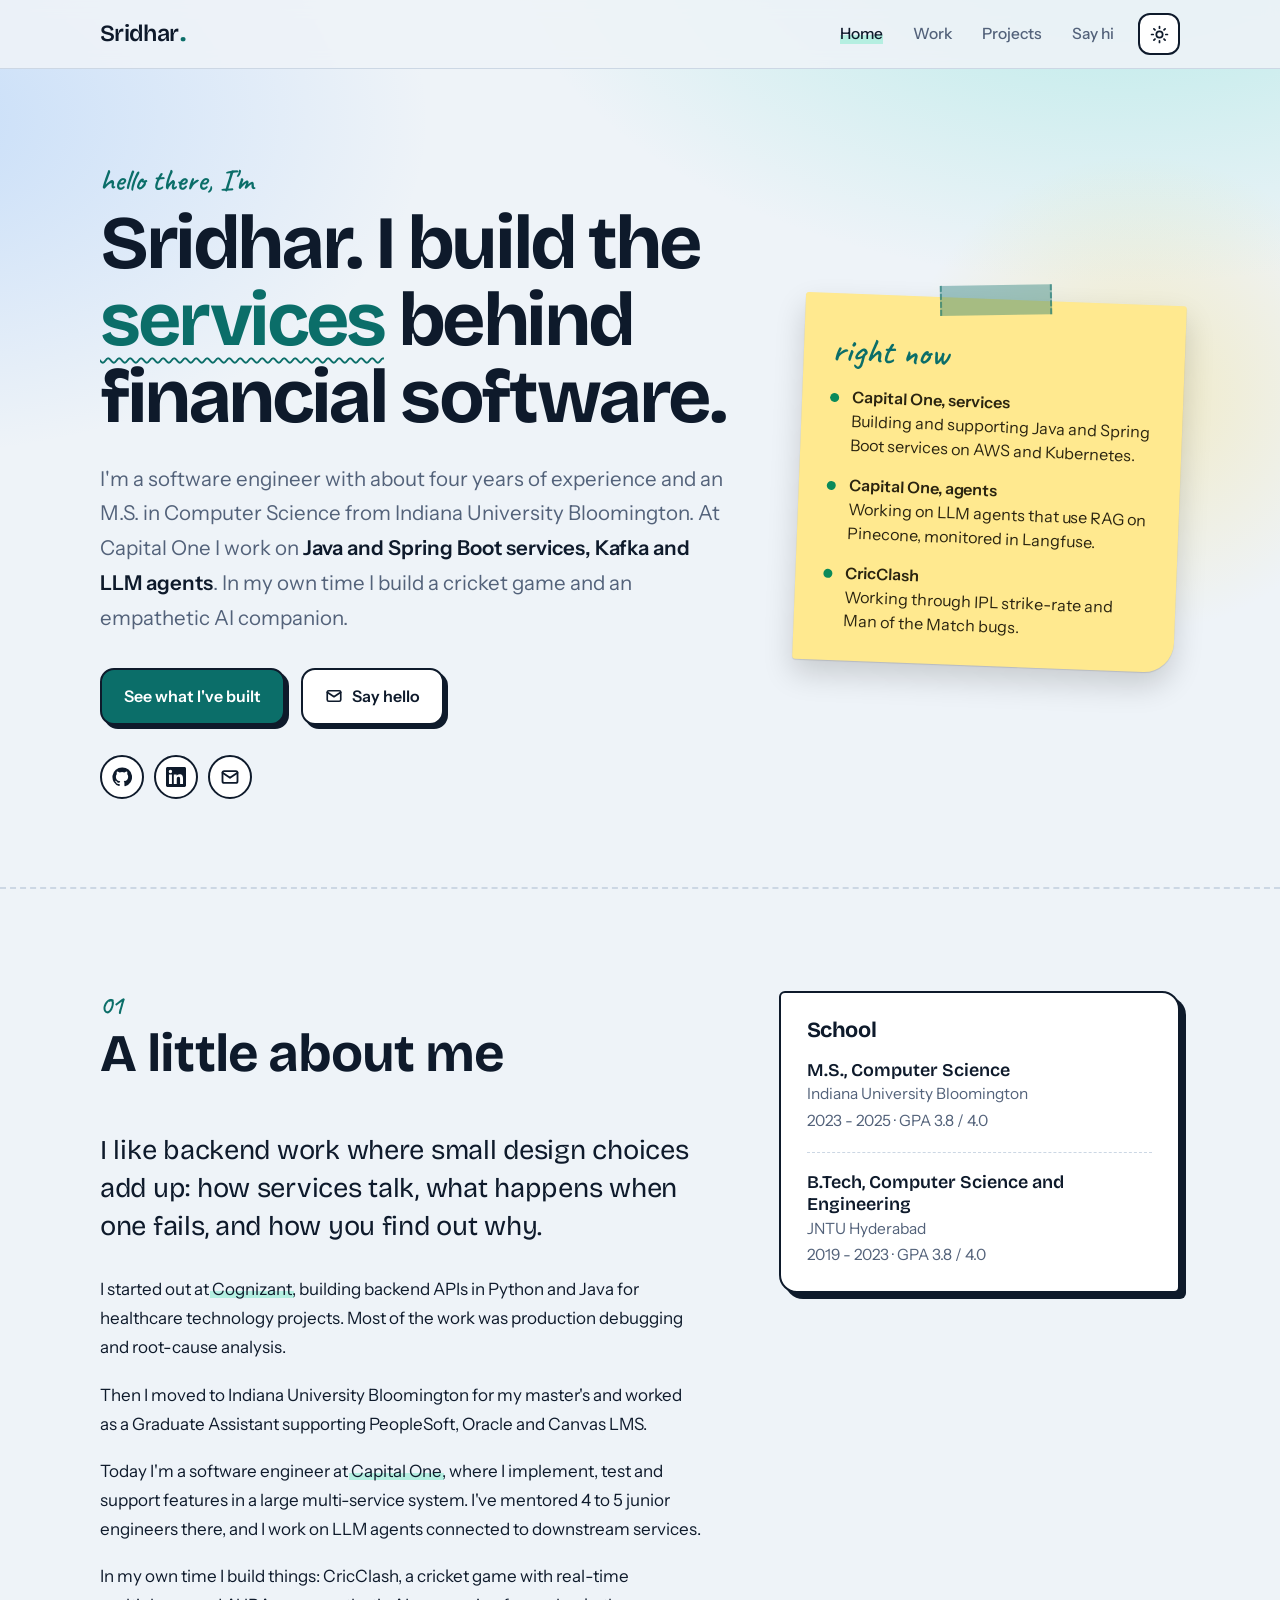
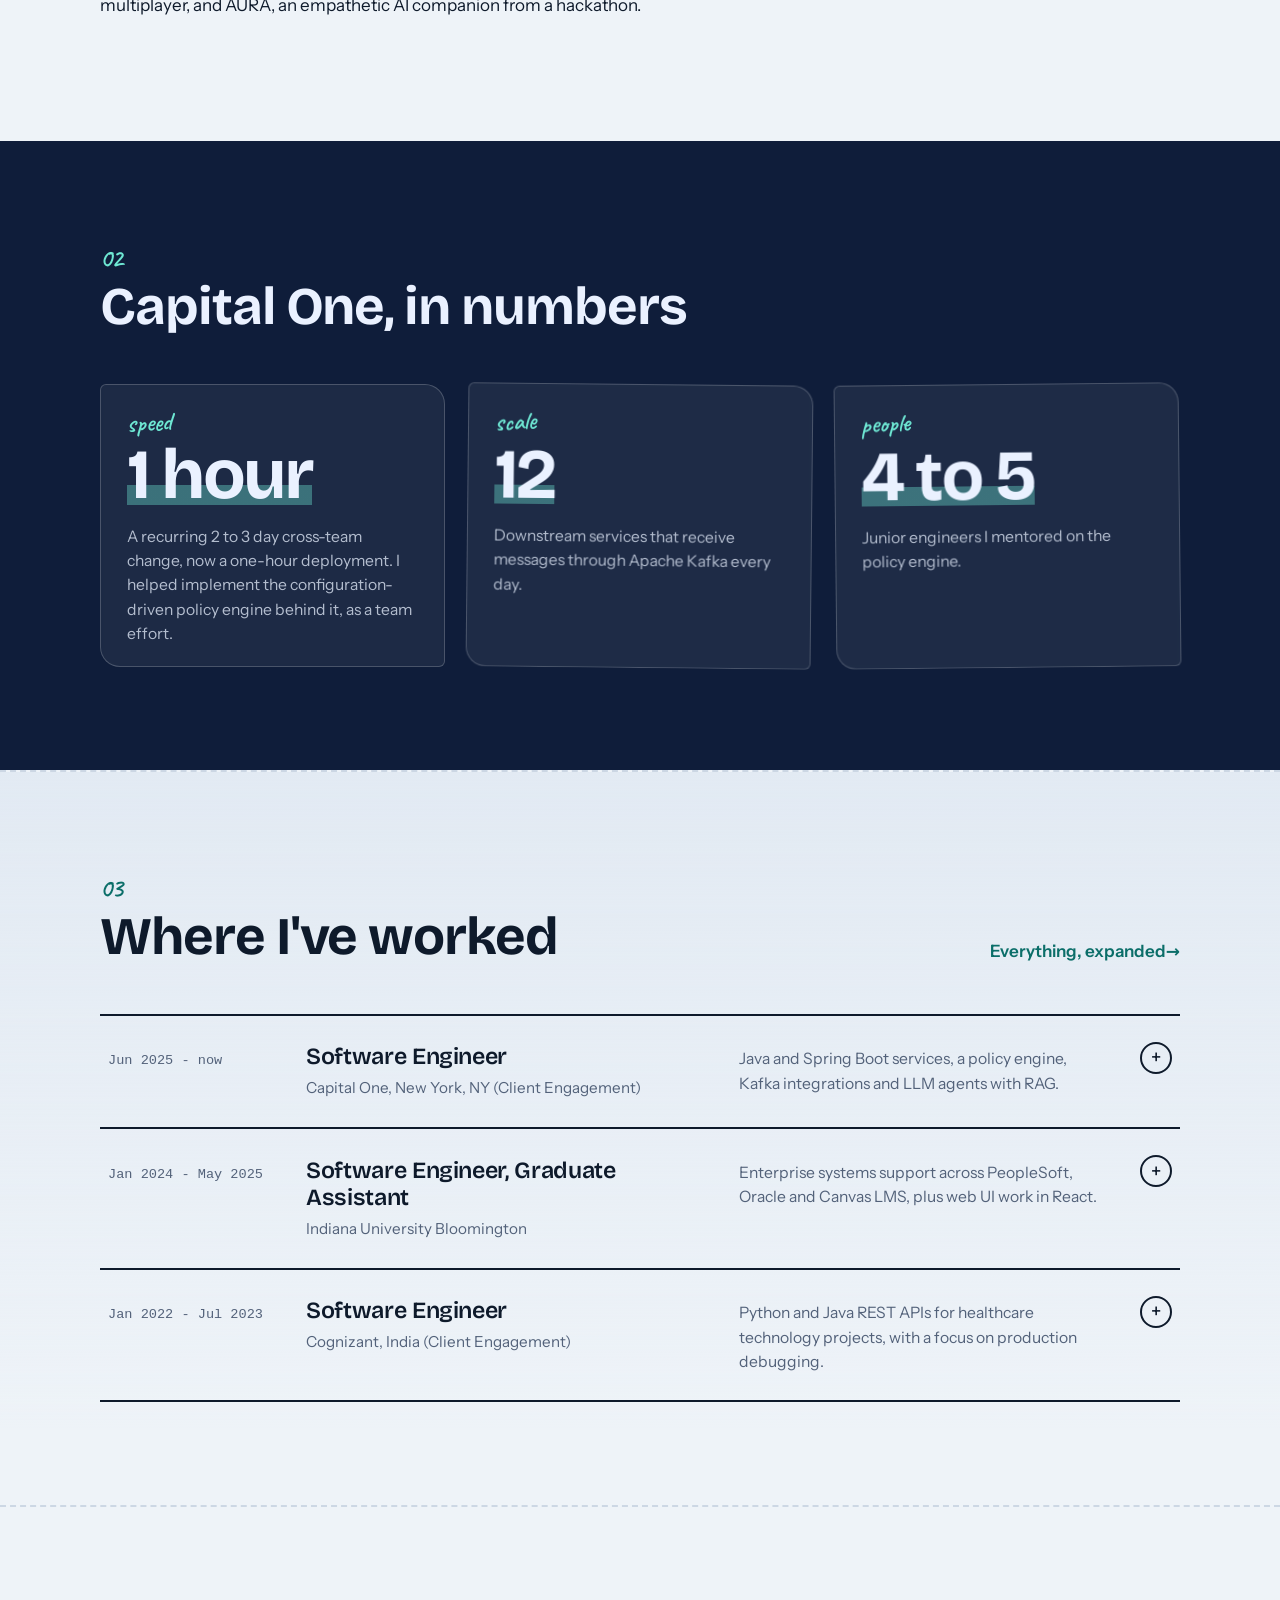
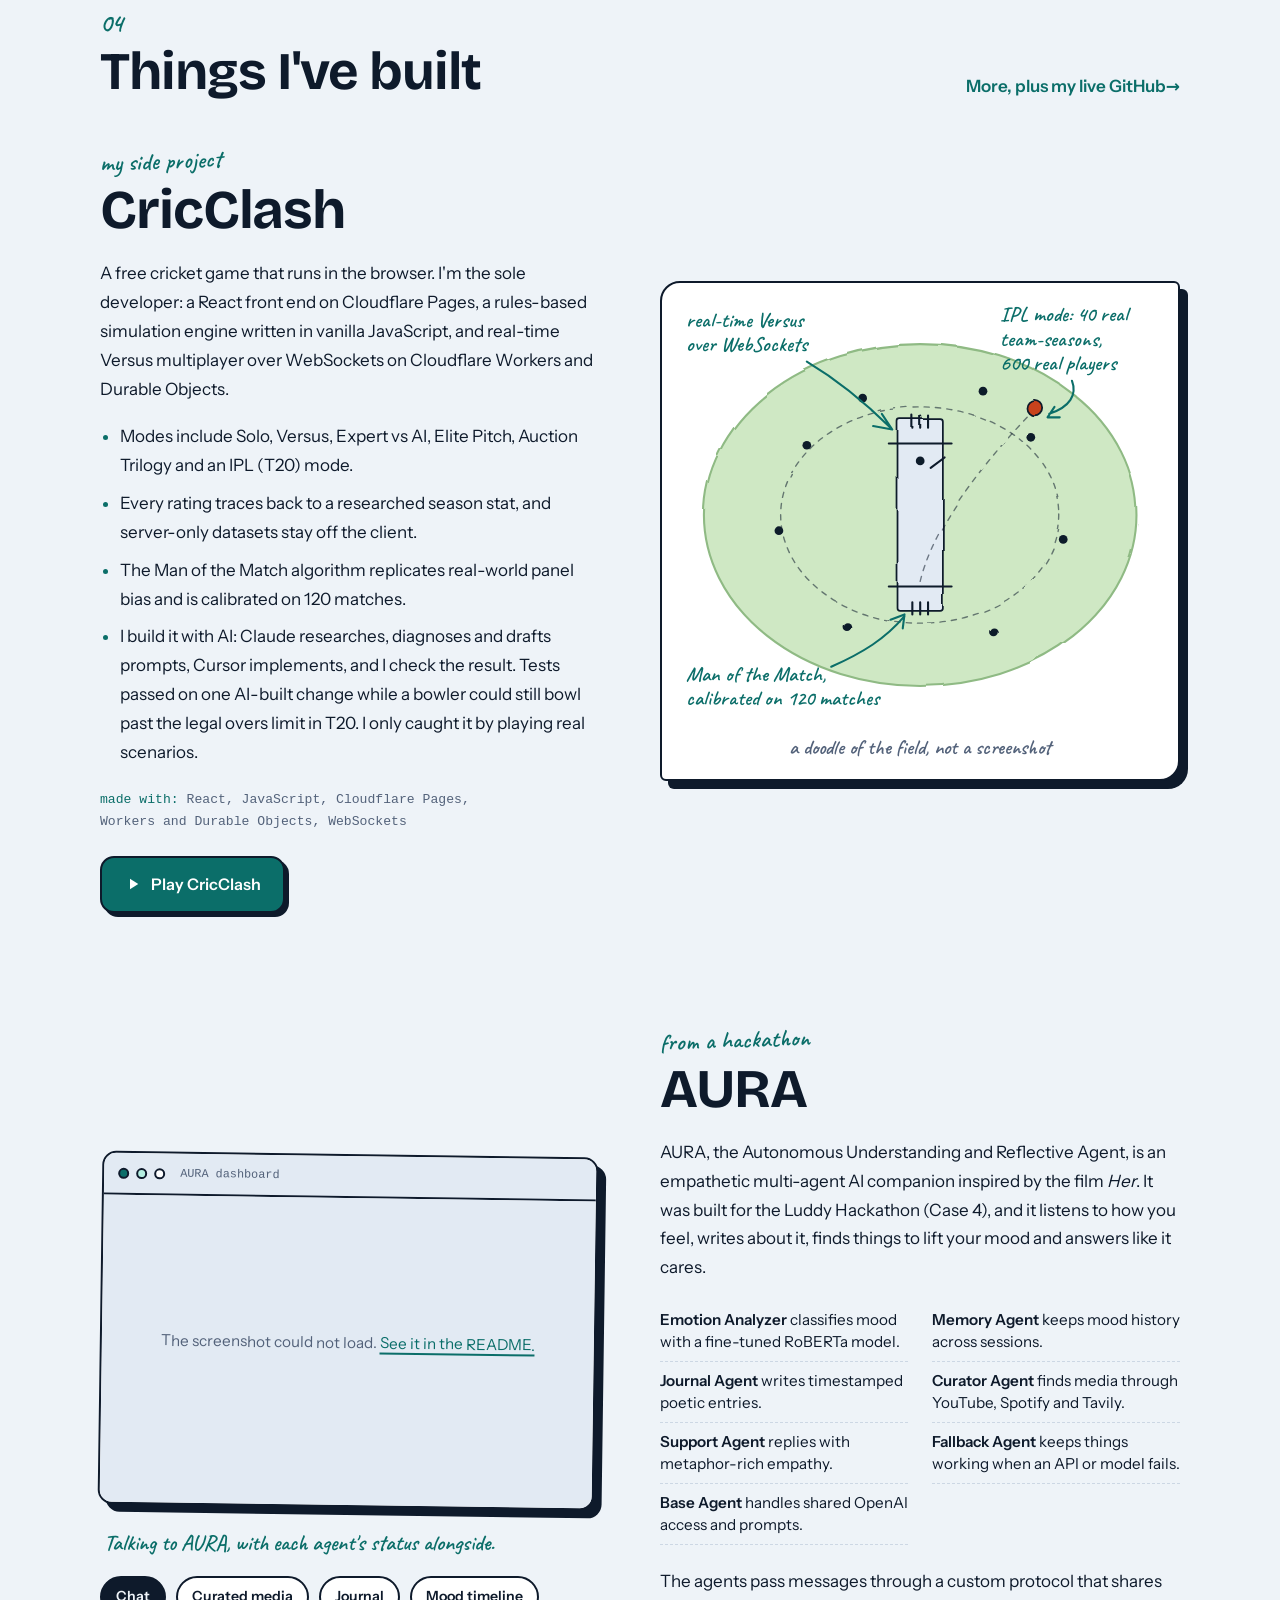
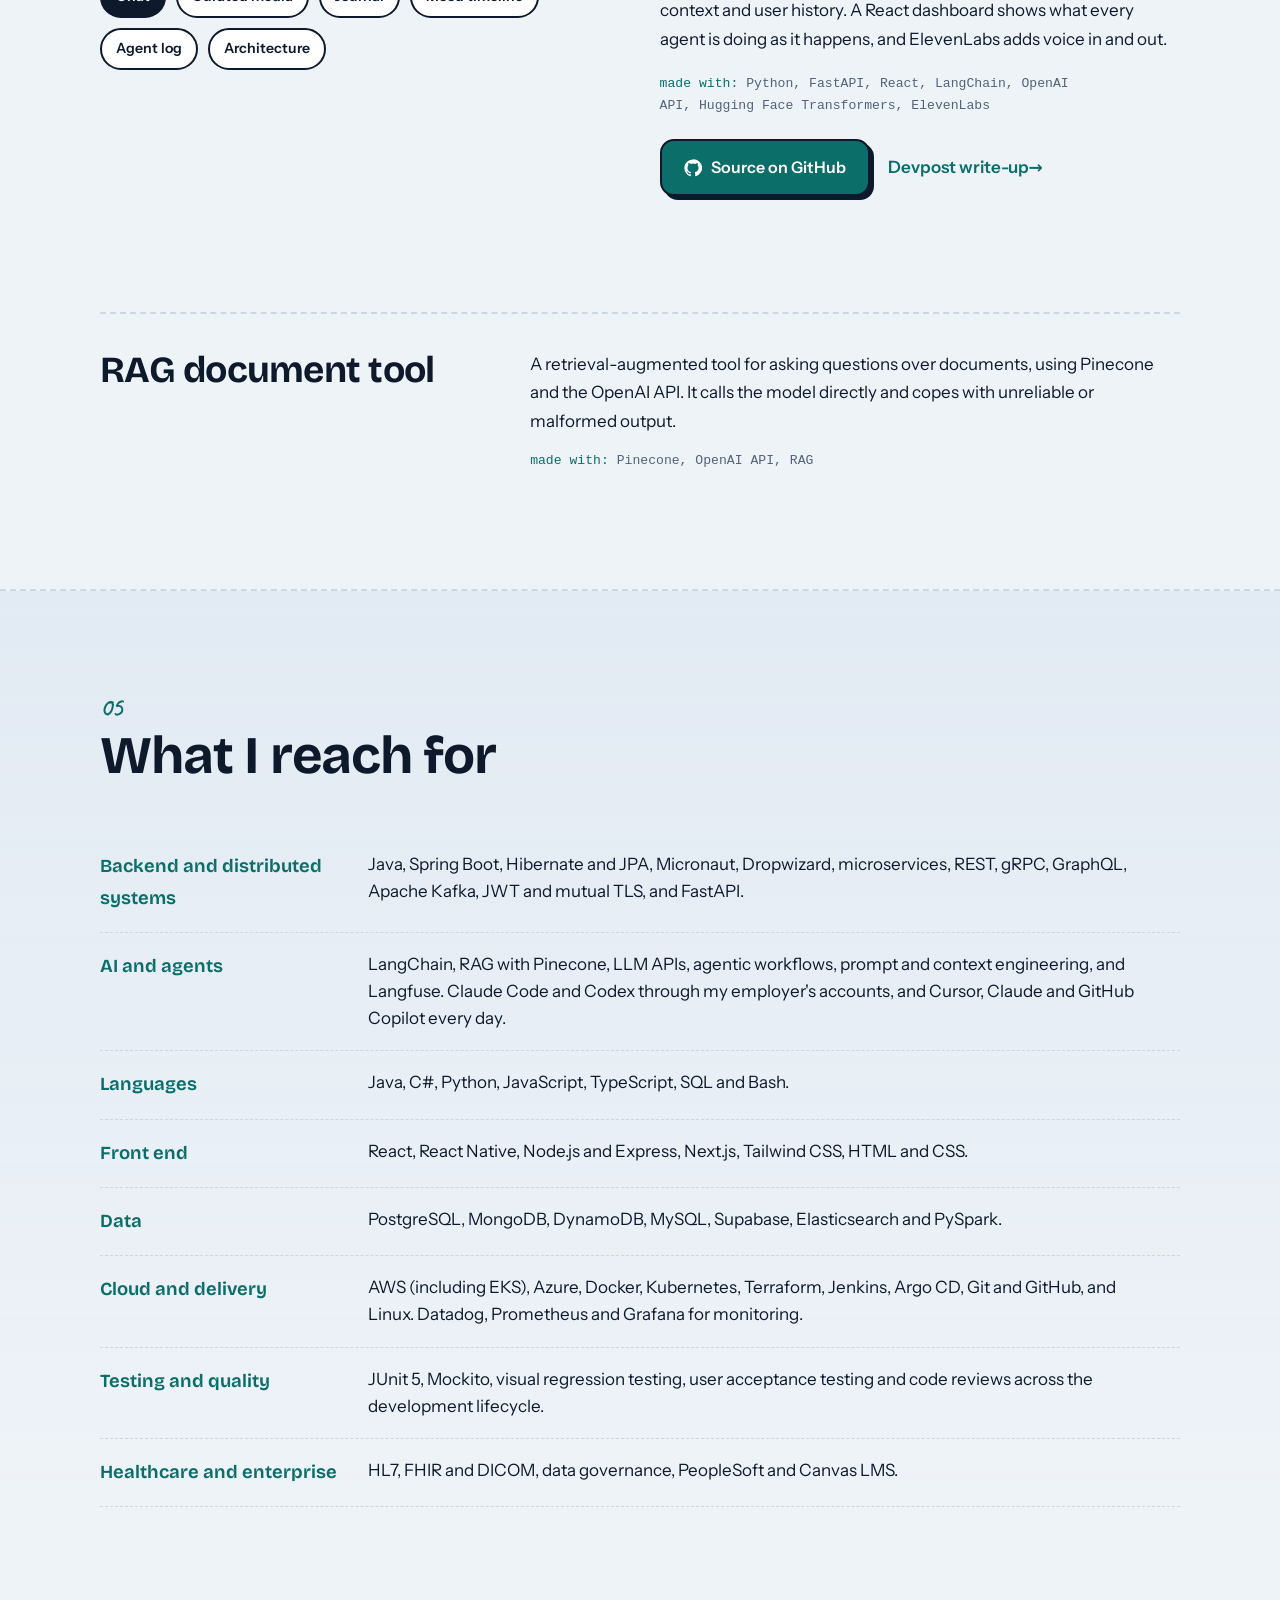
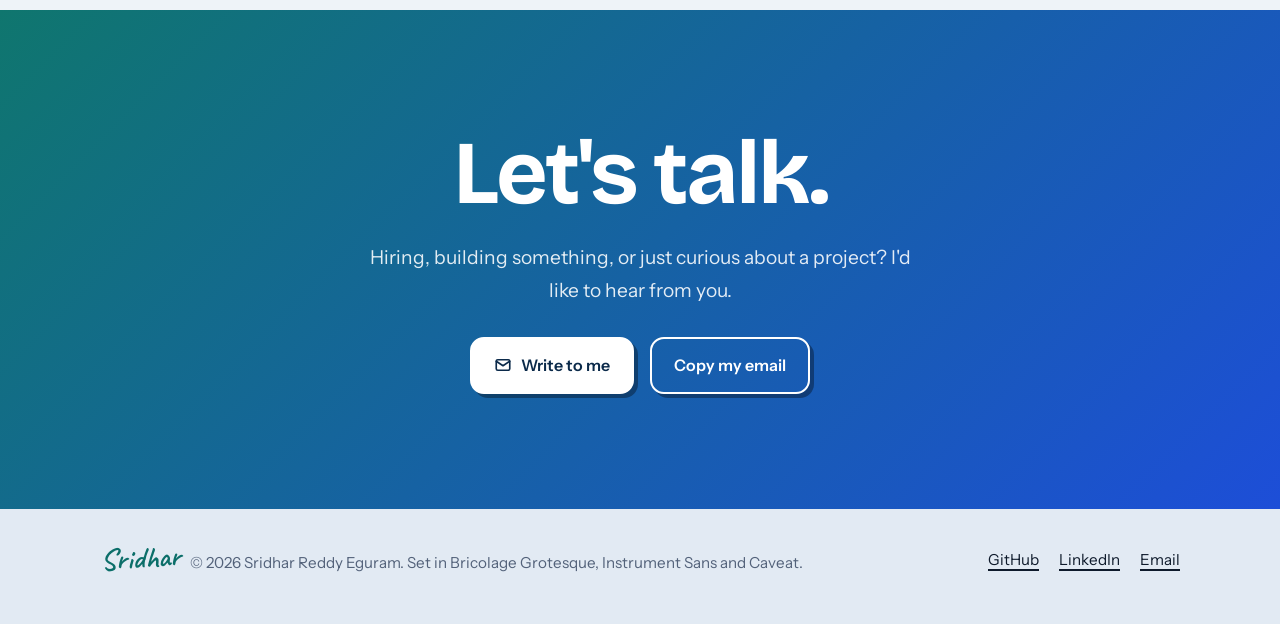
==== commit 67c301eb: "Refresh the visual design and version-stamp assets - New cool navy and teal palette with soft colour" ====
--- a/site/index.html
+++ b/site/index.html
@@ -5,8 +5,8 @@
 <meta name="viewport" content="width=device-width, initial-scale=1">
 <title>Sridhar Reddy Eguram | Software Engineer</title>
 <meta name="description" content="Portfolio of Sridhar Reddy Eguram, a software engineer building Java and Spring Boot services, Kafka integrations and LLM agents at Capital One.">
-<meta name="theme-color" content="#16120e" media="(prefers-color-scheme: dark)">
-<meta name="theme-color" content="#f6efe2" media="(prefers-color-scheme: light)">
+<meta name="theme-color" content="#0a1120" media="(prefers-color-scheme: dark)">
+<meta name="theme-color" content="#eef3f8" media="(prefers-color-scheme: light)">
 <meta property="og:type" content="website">
 <meta property="og:title" content="Sridhar Reddy Eguram | Software Engineer">
 <meta property="og:description" content="Portfolio of Sridhar Reddy Eguram, a software engineer building Java and Spring Boot services, Kafka integrations and LLM agents at Capital One.">
@@ -15,7 +15,7 @@
 <meta name="twitter:card" content="summary_large_image">
 <link rel="canonical" href="__BASE_URL__/">
 <link rel="icon" href="./assets/img/favicon.svg" type="image/svg+xml">
-<link rel="preload" href="./assets/fonts/fraunces-latin-wght-normal.woff2" as="font" type="font/woff2" crossorigin>
+<link rel="preload" href="./assets/fonts/bricolage-grotesque-latin-wght-normal.woff2" as="font" type="font/woff2" crossorigin>
 <script>
 try { var t = localStorage.getItem("theme"); if (t === "light" || t === "dark") document.documentElement.setAttribute("data-theme", t); } catch (e) {}
 </script>
@@ -123,7 +123,7 @@
     </div>
   </section>
 
-  <section class="section" id="work">
+  <section class="section tint" id="work">
     <div class="container">
       <div class="section-head reveal">
         <h2><span class="num">03</span>Where I've worked</h2>
@@ -298,7 +298,7 @@
     </div>
   </section>
 
-  <section class="section" id="toolbox">
+  <section class="section tint" id="toolbox">
     <div class="container">
       <div class="section-head reveal"><h2><span class="num">05</span>What I reach for</h2></div>
       <dl class="toolbox">
@@ -327,7 +327,7 @@
 </main>
 <footer class="site-footer">
   <div class="container footer-inner">
-    <span><span class="hand sign">Sridhar</span> &nbsp; &copy; <span data-year>2026</span> Sridhar Reddy Eguram. Set in Fraunces, Instrument Sans and Caveat.</span>
+    <span><span class="hand sign">Sridhar</span> &nbsp; &copy; <span data-year>2026</span> Sridhar Reddy Eguram. Set in Bricolage Grotesque, Instrument Sans and Caveat.</span>
     <ul class="footer-links">
       <li><a href="https://github.com/fanisridhar" rel="noopener noreferrer">GitHub</a></li>
       <li><a href="https://www.linkedin.com/in/sridhar-reddy-e-b6ab89387" rel="noopener noreferrer">LinkedIn</a></li>
--- a/site/assets/css/style.css
+++ b/site/assets/css/style.css
@@ -1,18 +1,10 @@
-/* Sridhar's portfolio. Warm paper palette, serif voice, a little handwriting. */
+/* Sridhar's portfolio. Cool navy and teal palette, grotesque headlines, a little handwriting. */
 
 @font-face {
-  font-family: "Fraunces";
-  src: url("../fonts/fraunces-latin-wght-normal.woff2") format("woff2");
-  font-weight: 100 900;
+  font-family: "Bricolage Grotesque";
+  src: url("../fonts/bricolage-grotesque-latin-wght-normal.woff2") format("woff2");
+  font-weight: 200 800;
   font-style: normal;
-  font-display: swap;
-}
-
-@font-face {
-  font-family: "Fraunces";
-  src: url("../fonts/fraunces-latin-wght-italic.woff2") format("woff2");
-  font-weight: 100 900;
-  font-style: italic;
   font-display: swap;
 }
 
@@ -33,26 +25,34 @@
 }
 
 :root {
-  --paper: #f6efe2;
-  --paper-2: #efe5d2;
-  --card: #fbf7ee;
-  --ink: #211c16;
-  --muted: #655b4e;
-  --line: #dccfb6;
-  --accent: #2c4db0;
-  --accent-ink: #fffaf2;
+  --paper: #eef3f8;
+  --paper-2: #e2eaf3;
+  --card: #ffffff;
+  --ink: #0e1a2b;
+  --muted: #53627a;
+  --line: #ccd7e4;
+  --accent: #0b6e69;
+  --accent-ink: #ffffff;
   --ball: #c8431b;
-  --marker: #ffd75e;
-  --on-marker: #211c16;
-  --sticky: #fff0a8;
+  --marker: #b5efe1;
+  --on-marker: #0e1a2b;
+  --sticky: #ffe98f;
   --sticky-ink: #2a2410;
-  --sticky-accent: #243f99;
-  --sage: #4f7a5c;
-  --grass: #d4e3bd;
-  --grass-line: #9db683;
-  --grain: 0.07;
-
-  --serif: "Fraunces", "Iowan Old Style", Palatino, Georgia, serif;
+  --sticky-accent: #0b6e69;
+  --sage: #0b8a5a;
+  --grass: #cfe8c4;
+  --grass-line: #8fba84;
+  --band: #0f1d3a;
+  --band-ink: #eaf1ff;
+  --band-muted: rgba(234, 241, 255, 0.74);
+  --band-accent: #6ee7d3;
+  --cta-from: #0f766e;
+  --cta-to: #1d4ed8;
+  --glow-1: rgba(45, 212, 191, 0.3);
+  --glow-2: rgba(96, 165, 250, 0.28);
+  --glow-3: rgba(250, 204, 21, 0.22);
+
+  --display: "Bricolage Grotesque", system-ui, -apple-system, "Segoe UI", Roboto, sans-serif;
   --sans: "Instrument Sans", system-ui, -apple-system, "Segoe UI", Roboto, sans-serif;
   --hand: "Caveat", "Segoe Print", "Bradley Hand", cursive;
   --mono: ui-monospace, "SF Mono", Menlo, Consolas, monospace;
@@ -64,47 +64,57 @@
 
 @media (prefers-color-scheme: dark) {
   :root:not([data-theme="light"]) {
-    --paper: #16120e;
-    --paper-2: #1e1812;
-    --card: #1f1912;
-    --ink: #f3eadb;
-    --muted: #b0a591;
-    --line: #382e24;
-    --accent: #8fa8ff;
-    --accent-ink: #0d1330;
+    --paper: #0a1120;
+    --paper-2: #0f1a2e;
+    --card: #121e36;
+    --ink: #e8eefc;
+    --muted: #9aa9c4;
+    --line: #243452;
+    --accent: #5eead4;
+    --accent-ink: #052b27;
     --ball: #ff8b5c;
-    --marker: rgba(255, 196, 64, 0.34);
-    --on-marker: #f3eadb;
-    --sticky: #4a3d17;
-    --sticky-ink: #f6ecc6;
-    --sticky-accent: #b9c8ff;
-    --sage: #8fc29d;
-    --grass: #26331f;
-    --grass-line: #4b6540;
-    --grain: 0.1;
+    --marker: rgba(94, 234, 212, 0.3);
+    --on-marker: #e8eefc;
+    --sticky: #4a3f12;
+    --sticky-ink: #fdf2c3;
+    --sticky-accent: #5eead4;
+    --sage: #5eead4;
+    --grass: #1f3a2c;
+    --grass-line: #3f7358;
+    --band: #0d2142;
+    --cta-from: #115e59;
+    --cta-to: #1e3a8a;
+    --glow-1: rgba(45, 212, 191, 0.16);
+    --glow-2: rgba(96, 165, 250, 0.16);
+    --glow-3: rgba(250, 204, 21, 0.1);
     color-scheme: dark;
   }
 }
 
 :root[data-theme="dark"] {
-  --paper: #16120e;
-  --paper-2: #1e1812;
-  --card: #1f1912;
-  --ink: #f3eadb;
-  --muted: #b0a591;
-  --line: #382e24;
-  --accent: #8fa8ff;
-  --accent-ink: #0d1330;
+  --paper: #0a1120;
+  --paper-2: #0f1a2e;
+  --card: #121e36;
+  --ink: #e8eefc;
+  --muted: #9aa9c4;
+  --line: #243452;
+  --accent: #5eead4;
+  --accent-ink: #052b27;
   --ball: #ff8b5c;
-  --marker: rgba(255, 196, 64, 0.34);
-  --on-marker: #f3eadb;
-  --sticky: #4a3d17;
-  --sticky-ink: #f6ecc6;
-  --sticky-accent: #b9c8ff;
-  --sage: #8fc29d;
-  --grass: #26331f;
-  --grass-line: #4b6540;
-  --grain: 0.1;
+  --marker: rgba(94, 234, 212, 0.3);
+  --on-marker: #e8eefc;
+  --sticky: #4a3f12;
+  --sticky-ink: #fdf2c3;
+  --sticky-accent: #5eead4;
+  --sage: #5eead4;
+  --grass: #1f3a2c;
+  --grass-line: #3f7358;
+  --band: #0d2142;
+  --cta-from: #115e59;
+  --cta-to: #1e3a8a;
+  --glow-1: rgba(45, 212, 191, 0.16);
+  --glow-2: rgba(96, 165, 250, 0.16);
+  --glow-3: rgba(250, 204, 21, 0.1);
   color-scheme: dark;
 }
 
@@ -122,7 +132,10 @@
 
 body {
   margin: 0;
-  background: var(--paper);
+  background:
+    radial-gradient(900px 520px at 88% -80px, var(--glow-1), transparent 70%),
+    radial-gradient(760px 480px at -8% 120px, var(--glow-2), transparent 70%),
+    var(--paper);
   color: var(--ink);
   font-family: var(--sans);
   font-size: 1.0625rem;
@@ -131,17 +144,6 @@
   overflow-x: hidden;
 }
 
-/* paper grain */
-body::before {
-  content: "";
-  position: fixed;
-  inset: 0;
-  z-index: 200;
-  pointer-events: none;
-  opacity: var(--grain);
-  background-image: url("data:image/svg+xml;utf8,<svg xmlns='http://www.w3.org/2000/svg' width='180' height='180'><filter id='n'><feTurbulence type='fractalNoise' baseFrequency='0.85' numOctaves='2' stitchTiles='stitch'/><feColorMatrix values='0 0 0 0 0  0 0 0 0 0  0 0 0 0 0  0 0 0 0.9 0'/></filter><rect width='100%' height='100%' filter='url(%23n)'/></svg>");
-}
-
 img,
 svg {
   max-width: 100%;
@@ -172,8 +174,8 @@
 h1,
 h2,
 h3 {
-  font-family: var(--serif);
-  font-weight: 600;
+  font-family: var(--display);
+  font-weight: 700;
   line-height: 1.1;
   letter-spacing: -0.02em;
   margin: 0;
@@ -218,7 +220,7 @@
 }
 
 .squig {
-  font-style: italic;
+  font-style: normal;
   color: var(--accent);
   text-decoration: underline wavy var(--accent);
   text-decoration-thickness: 2px;
@@ -329,7 +331,7 @@
   gap: 2px;
   color: var(--ink);
   text-decoration: none;
-  font-family: var(--serif);
+  font-family: var(--display);
   font-size: 1.45rem;
   font-weight: 600;
   letter-spacing: -0.02em;
@@ -482,7 +484,7 @@
 
 .hero h1 {
   font-size: clamp(2.6rem, 6.3vw, 4.7rem);
-  font-weight: 560;
+  font-weight: 700;
   letter-spacing: -0.035em;
   margin-bottom: 26px;
 }
@@ -629,7 +631,7 @@
 
 .section-head h2 {
   font-size: clamp(2rem, 5vw, 3.3rem);
-  font-weight: 560;
+  font-weight: 700;
 }
 
 .section-head .num {
@@ -649,7 +651,7 @@
 
 .page-title h1 {
   font-size: clamp(2.6rem, 7vw, 4.8rem);
-  font-weight: 560;
+  font-weight: 700;
   letter-spacing: -0.035em;
   margin-bottom: 16px;
 }
@@ -672,7 +674,7 @@
 }
 
 .about-grid .big {
-  font-family: var(--serif);
+  font-family: var(--display);
   font-size: clamp(1.35rem, 2.6vw, 1.7rem);
   line-height: 1.4;
   letter-spacing: -0.01em;
@@ -700,7 +702,7 @@
 
 .edu b {
   display: block;
-  font-family: var(--serif);
+  font-family: var(--display);
   font-size: 1.12rem;
   font-weight: 600;
   line-height: 1.25;
@@ -755,7 +757,7 @@
 
 .job-title {
   display: block;
-  font-family: var(--serif);
+  font-family: var(--display);
   font-size: 1.45rem;
   font-weight: 600;
   line-height: 1.2;
@@ -872,7 +874,7 @@
 
 .show-text h3 {
   font-size: clamp(2.2rem, 5vw, 3.4rem);
-  font-weight: 560;
+  font-weight: 700;
   margin-bottom: 18px;
 }
 
@@ -1159,7 +1161,7 @@
 
 .mini h3 {
   font-size: clamp(1.7rem, 3.5vw, 2.3rem);
-  font-weight: 560;
+  font-weight: 700;
 }
 
 .mini p {
@@ -1211,9 +1213,9 @@
 
 .stat-num {
   display: block;
-  font-family: var(--serif);
+  font-family: var(--display);
   font-size: clamp(3rem, 6vw, 4.4rem);
-  font-weight: 560;
+  font-weight: 700;
   line-height: 1;
   letter-spacing: -0.04em;
   margin-bottom: 14px;
@@ -1252,10 +1254,9 @@
 }
 
 .toolbox dt {
-  font-family: var(--serif);
-  font-style: italic;
-  font-size: 1.2rem;
-  font-weight: 500;
+  font-family: var(--display);
+  font-size: 1.15rem;
+  font-weight: 650;
   color: var(--accent);
 }
 
@@ -1281,7 +1282,7 @@
 
 .hello-band h2 {
   font-size: clamp(2.6rem, 8vw, 5.6rem);
-  font-weight: 560;
+  font-weight: 700;
   letter-spacing: -0.035em;
   margin-bottom: 18px;
 }
@@ -1351,7 +1352,7 @@
 }
 
 .repo b {
-  font-family: var(--serif);
+  font-family: var(--display);
   font-size: 1.2rem;
   font-weight: 600;
   word-break: break-word;
@@ -1588,7 +1589,7 @@
 }
 
 .notfound .big {
-  font-family: var(--serif);
+  font-family: var(--display);
   font-size: clamp(6rem, 24vw, 12rem);
   font-weight: 600;
   line-height: 0.9;
@@ -1652,7 +1653,6 @@
 /* ---------- print ---------- */
 
 @media print {
-  body::before,
   .site-header,
   .site-footer,
   .cta-row,
@@ -1673,3 +1673,107 @@
     transform: none;
   }
 }
+
+/* ---------- colour and depth ---------- */
+
+.hero {
+  position: relative;
+  overflow: hidden;
+}
+
+.hero::before {
+  content: "";
+  position: absolute;
+  right: -120px;
+  top: 8%;
+  width: 520px;
+  height: 520px;
+  background: radial-gradient(circle, var(--glow-3), transparent 65%);
+  pointer-events: none;
+}
+
+.hero > .container {
+  position: relative;
+}
+
+.hero h1 {
+  letter-spacing: -0.045em;
+  line-height: 1.02;
+}
+
+.brand {
+  letter-spacing: -0.03em;
+}
+
+.section.tint {
+  background: linear-gradient(180deg, var(--paper-2), transparent 90%);
+}
+
+#highlights {
+  background: var(--band);
+  color: var(--band-ink);
+  border-top: 0;
+}
+
+#highlights .section-head h2 {
+  color: var(--band-ink);
+}
+
+#highlights .num {
+  color: var(--band-accent);
+}
+
+#highlights .stat {
+  background: rgba(255, 255, 255, 0.06);
+  border: 1.5px solid rgba(255, 255, 255, 0.2);
+  box-shadow: none;
+  backdrop-filter: blur(2px);
+}
+
+#highlights .stat-tag {
+  color: var(--band-accent);
+}
+
+#highlights .stat-num {
+  color: var(--band-ink);
+  background: linear-gradient(transparent 64%, rgba(110, 231, 211, 0.38) 64%, rgba(110, 231, 211, 0.38) 92%, transparent 92%);
+}
+
+#highlights .stat p {
+  color: var(--band-muted);
+}
+
+.hello-band {
+  background: linear-gradient(135deg, var(--cta-from), var(--cta-to));
+  color: #ffffff;
+  border-top: 0;
+}
+
+.hello-band h2 {
+  color: #ffffff;
+}
+
+.hello-band p {
+  color: rgba(255, 255, 255, 0.88);
+}
+
+.hello-band .btn {
+  border-color: #ffffff;
+  box-shadow: 4px 4px 0 rgba(0, 0, 0, 0.35);
+  background: transparent;
+  color: #ffffff;
+}
+
+.hello-band .btn-primary {
+  background: #ffffff;
+  color: #0b2a4a;
+}
+
+.hello-band .btn:hover {
+  box-shadow: 2px 2px 0 rgba(0, 0, 0, 0.35);
+}
+
+.site-footer {
+  border-top: 0;
+  background: var(--paper-2);
+}
